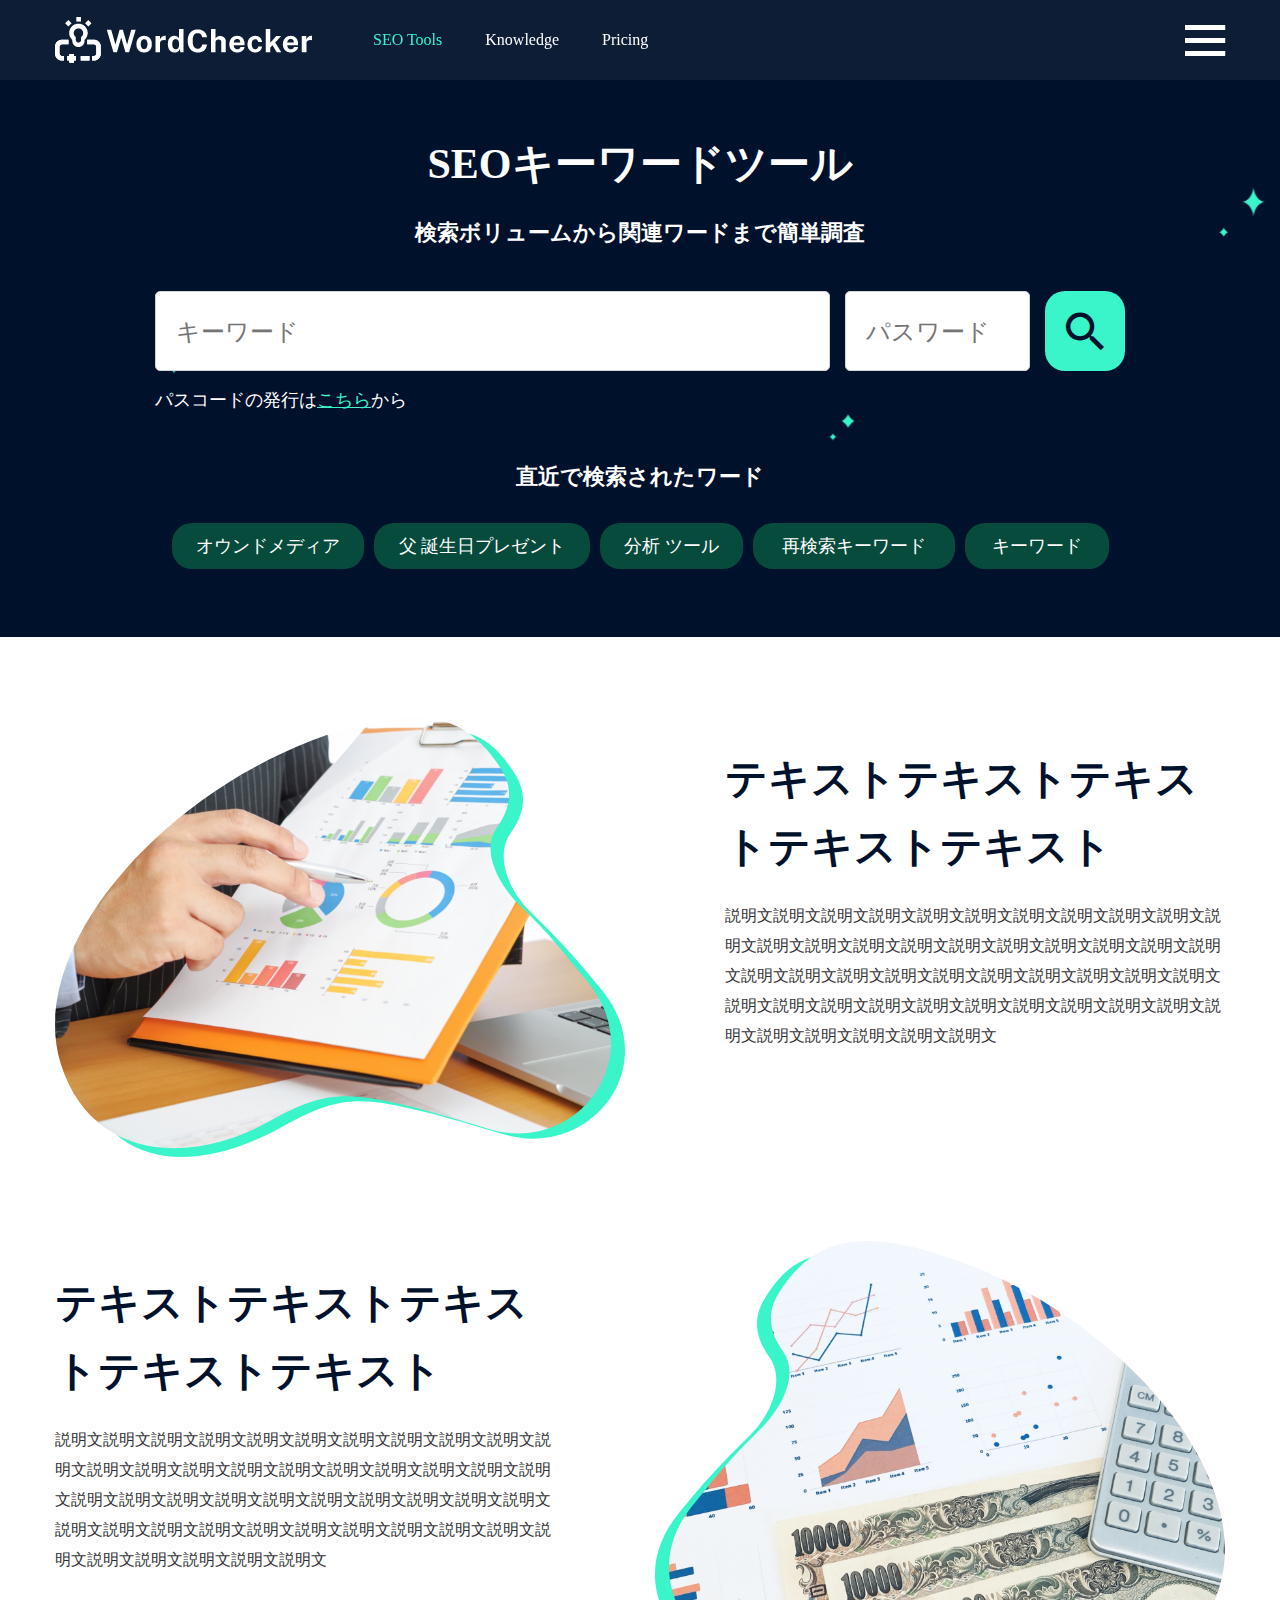
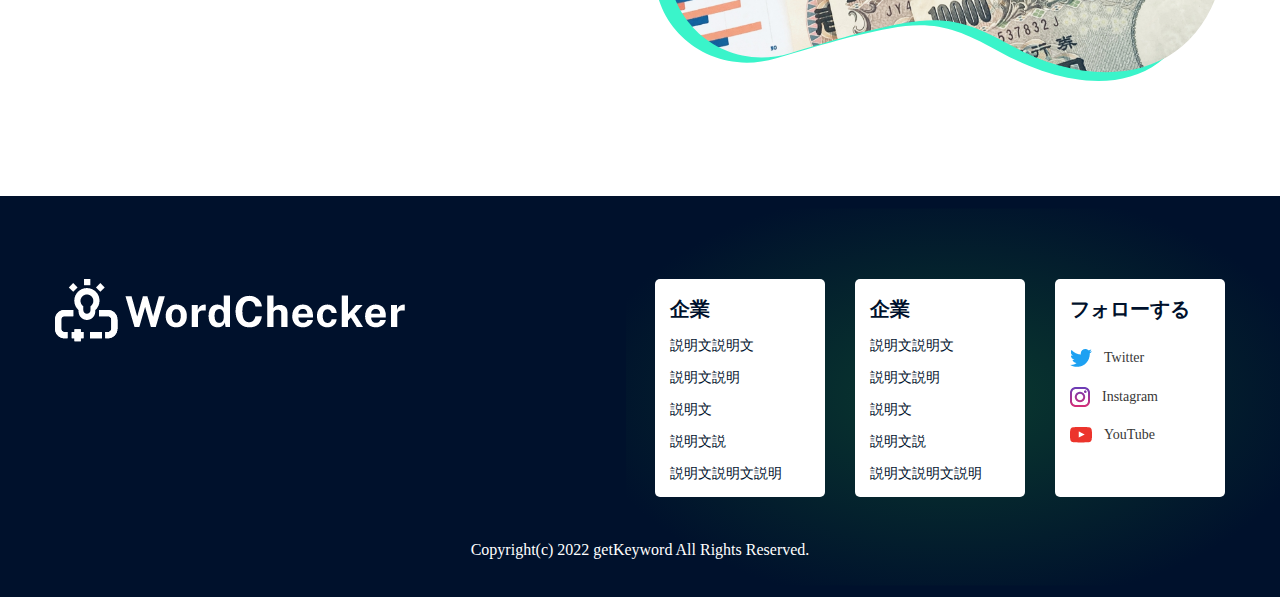
==== index.html @ ae2c3b8d "first" ====
<!doctype html>
<html>

<head>
	<meta charset="utf-8">
	<meta http-equiv="X-UA-Compatible" content="IE=edge">
	<meta name="viewport" content="width=device-width, initial-scale=1.0, maximum-scale=1.0, user-scalable=0" />
	<title>Top</title>

	<!-- Style CSS -->
	<link rel="stylesheet" type="text/css" href="style.css" />
	<link rel="stylesheet" type="text/css" href="css/responsive.css" />

	<!-- jQuery -->
	<script type="text/javascript" src="js/jquery-1.12.4.js"></script>
	<!-- orther script -->
	<script type="text/javascript" src="js/main.js"></script>
</head>

<body>
	<div id="wrapper">
		<header id="header" class="site-header" role="banner" itemscope itemtype="http://schema.org/WPHeader">
			<div class="container">
				<div class="site-brand">
					<h1 class="header-logo">
						<a href="index.html">
							<img src="images/assets/logo-header.png" alt="">
						</a>
					</h1>
				</div>
				<nav class="main-menu" role="navigation" itemscope itemtype="http://schema.org/SiteNavigationElement">
					<div class="mobile-menu">
						<span class="span-1"></span>
						<span class="span-2"></span>
						<span class="span-3"></span>
					</div>
					<div class="box-menu-mb">
						<ul>
							<li class="current-menu-item">
								<a href="index.html">SEO Tools</a>
								<ul class="menu-sub">
									<li>
										<a href="#">
											<img src="images/menu-sub1.svg" alt="">
											<h3>SEOキーワード分析ツール</h3>
											<p>ワンクリックで最適なキーワードを設計
												検索ユーザーの「検索意図」がいもづる式に手に取れる
											</p>
										</a>
									</li>
									<li>
										<a href="#">
											<img src="images/menu-sub2.svg" alt="">
											<h3>キーワード難易度分析ツール</h3>
											<p>キーワードのSEO難易度やE-A-T度合い、トピッククラスターを解析します
											</p>
										</a>
									</li>
									<li>
										<a href="#">
											<img src="images/menu-sub3.svg" alt="">
											<h3>キーワードグルーピングツール</h3>
											<p>大量のキーワードをグルーピング<br />
												ノイズキーワードの自動除去や検索Volの取得も自動化
											</p>
										</a>
									</li>
								</ul>
							</li>
							<li><a href="#">Knowledge</a></li>
							<li><a href="#">Pricing</a></li>
						</ul>
					</div><!-- .box-menu-mb-->
				</nav><!-- .main-menu -->
				<div class="right-header">
					<i class="icon-menu-nav"></i>
					<ul class="menu-sub-right">
						<li><a href="#"><span><i class="icon-evelop"></i></span>お問い合わせ</a></li>
						<li><a href="#"><span><i class="icon-question"></i></span>使い方・ヘルプ</a></li>
						<li><a href="#"><span><i class="icon-key"></i></span>パスコード発行</a></li>
					</ul>
				</div>
			</div><!-- .container -->
		</header><!-- .site-header -->

		<main id="main" class="site-main" role="main" itemscope itemprop="mainContentOfPage">
			<section class="banner banner-home" style="background-image: url('images/h-banner.png');">
				<div class="banner__content">
					<h1 class="banner-home__title">SEOキーワードツール</h1>
					<p class="banner__desc">検索ボリュームから関連ワードまで簡単調査</p>
					<div class="banner__search">
						<form action="">
							<div class="form-search">
								<input type="text" placeholder="キーワード" class="inp-seach">
								<input type="password" placeholder="パスワード" class="inp-password">
								<button><i class="icon-search"></i></button>
							</div><!-- .form-search-->
							<p class="fomr__passcode">パスコードの発行は<a href="#">こちら</a>から</p>
							<div class="search-recent">
								<h2 class="search-recent__title">直近で検索されたワード</h2>
								<ul class="search-recent__list">
									<li><a href="#">オウンドメディア</a></li>
									<li><a href="#">父 誕生日プレゼント</a></li>
									<li><a href="#">分析 ツール</a></li>
									<li><a href="#">再検索キーワード</a></li>
									<li><a href="#">キーワード</a></li>
								</ul>
							</div>
						</form>
					</div><!-- .banner__search-->
				</div><!-- .banner__content-->
			</section>
			<section class="h-about">
				<div class="container">
					<div class="h-about__list">
						<div class="h-about__item">
							<div class="h-about__img">
								<img src="images/h-about1.png" alt="about1">
								<!-- <img src="images/h-about1-bef.jpg" alt="about1" class="h-about1-bf"> -->
							</div><!-- .h-about__img-->
							<div class="h-about__info">
								<h2 class="h-about__title">テキストテキストテキス
									トテキストテキスト</h2>
								<p class="h-about__desc">説明文説明文説明文説明文説明文説明文説明文説明文説明文説明文説
									明文説明文説明文説明文説明文説明文説明文説明文説明文説明文説明
									文説明文説明文説明文説明文説明文説明文説明文説明文説明文説明文
									説明文説明文説明文説明文説明文説明文説明文説明文説明文説明文説
									明文説明文説明文説明文説明文説明文
								</p>
							</div><!-- .h-about__info-->
						</div><!-- .h-about__item-->
						<div class="h-about__item">
							<div class="h-about__img">
								<img src="images/h-about2.png" alt="about1">
							</div><!-- .h-about__img-->
							<div class="h-about__info">
								<h2 class="h-about__title">テキストテキストテキス
									トテキストテキスト</h2>
								<p class="h-about__desc">説明文説明文説明文説明文説明文説明文説明文説明文説明文説明文説
									明文説明文説明文説明文説明文説明文説明文説明文説明文説明文説明
									文説明文説明文説明文説明文説明文説明文説明文説明文説明文説明文
									説明文説明文説明文説明文説明文説明文説明文説明文説明文説明文説
									明文説明文説明文説明文説明文説明文
								</p>
							</div><!-- .h-about__info-->
						</div><!-- .h-about__item-->
					</div><!-- .h-about__list-->
				</div><!-- .container-->
			</section><!-- .h-about-->
		</main><!-- .site-main -->

		<footer id="footer" class="site-footer" role="contentinfo" itemscope itemtype="http://schema.org/WPFooter">
			<div class="container">
				<div id="bottom" class="site-bottom">
					<div class="site-bt-content">
						<div class="bottom1">
							<a href="#" class="logo-footer">
								<img src="images/assets/logo-footer.png" alt="">
							</a>
						</div>
						<div class="bottom2">
							<aside class="widget widget_nav_menu">
								<h3 class="widget-title">企業</h3>
								<ul class="menu-ft">
									<li>
										<a href="#">説明文説明文</a>
									</li>
									<li>
										<a href="#">説明文説明</a>
									</li>
									<li>
										<a href="#">説明文</a>
									</li>
									<li>
										<a href="#">説明文説</a>
									</li>
									<li>
										<a href="#">説明文説明文説明</a>
									</li>
								</ul>
							</aside>
							<aside class="widget widget_nav_menu">
								<h3 class="widget-title">企業</h3>
								<ul class="menu-ft">
									<li>
										<a href="#">説明文説明文</a>
									</li>
									<li>
										<a href="#">説明文説明</a>
									</li>
									<li>
										<a href="#">説明文</a>
									</li>
									<li>
										<a href="#">説明文説</a>
									</li>
									<li>
										<a href="#">説明文説明文説明</a>
									</li>
								</ul>
							</aside>
							<aside class="widget widget_anothemes_social_profile">
								<h3 class="widget-title">フォローする</h3>
								<ul class="socials-ft">
									<li>
										<a href="#"><img src="images/twitter.png" alt="Twitter">Twitter</a>
									</li>
									<li>
										<a href="#"><img src="images/instagram.png" alt="Instagram">Instagram</a>
									</li>
									<li>
										<a href="#"><img src="images/youtube.png" alt="youtube">YouTube</a>
									</li>
								</ul>
							</aside>
						</div>
					</div><!-- .site-bt-content-->
				</div><!-- .site-bottom-->
				<p class="copy-right">Copyright(c) 2022 getKeyword All Rights Reserved.</p>
			</div><!-- .container -->
		</footer><!-- site-footer -->
	</div><!-- #wrapper -->
</body>

</html>
---- style.css ----
/*
Theme Name: Theme3Us
Theme URI: https://anothemes.vn/
Author: Anothemes
Author URI: https://anothemes.vn/
Description: Theme3Us is a WordPress multiple theme designed for WooCommerce. The theme is ideal for supermarkets, shopping malls or convenience stores with loads of product categories.
Version: 1.0
License: GNU General Public License v2 or later
License URI: http://www.gnu.org/licenses/gpl-2.0.html
Text Domain: text_domain
Tags: one-column, two-columns, three-columns, left-sidebar, right-sidebar, fixed-layout, custom-header, custom-background, custom-menu, editor-style, featured-images, microformats, post-formats

The styleheets of Theme3Us are located in assets/css.
IMPORTANT : If you write your CSS code below, it will be deleted when you'll update the theme.
*/

/*	################################################################
	CSS OVERVIEW 	

	1. IMPORT FILES
	2. GENERAL
	3. ELEMENTS
	4. HEADER
	5. FOOTER
	...

################################################################# */

/*==========================================================
	1. IMPORT FILES
==========================================================*/
/* Fonts */

/* Css */
@import url(libs/icomoon/style.css);
@import url(fonts/stylesheet.css);

/*==========================================================
	2. GENERAL
==========================================================*/
html,
body,
div,
span,
applet,
object,
iframe,
h1,
h2,
h3,
h4,
h5,
h6,
p,
blockquote,
pre,
a,
abbr,
acronym,
address,
big,
cite,
code,
del,
dfn,
em,
font,
ins,
kbd,
q,
s,
samp,
small,
strike,
strong,
sub,
sup,
tt,
var,
dl,
dt,
dd,
ol,
ul,
li,
fieldset,
form,
label,
legend,
table,
caption,
tbody,
tfoot,
thead,
tr,
th,
td {
    border: 0;
    font-size: 100%;
    margin: 0;
    outline: 0;
    padding: 0;
    vertical-align: baseline;
}

body {
    font-size: 14px;
    color: #757575;
    font-family: 'YuGothic';
}

h1 {
    font-size: 32px;
}

h2 {
    font-size: 24px;
}

h3 {
    font-size: 20px;
}

h4 {
    font-size: 16px;
}

h5 {
    font-size: 14px;
}

h6 {
    font-size: 12px;
}

p {
    margin-bottom: 1em;
}

p:last-child {
    margin-bottom: 0;
}

img {
    border: none;
    max-width: 100%;
    height: auto;
}

ul,
ol {
    list-style-type: none;
}

a {
    color: #373737;
    text-decoration: none;
}

a:hover {
    color: #3AF4CA;
    text-decoration: none;
}

a:focus {
    text-decoration: none;
    color: inherit;
    outline: none;
}

a,
button,
input {
    transition: all 0.3s ease-in-out 0s;
    -moz-transition: all 0.3s ease-in-out 0s;
    -o-transition: all 0.3s ease-in-out 0s;
    -webkit-transition: all 0.3s ease-in-out 0s;
    -ms-transition: all 0.3s ease-in-out 0s;
}

input {
    appearance: none;
    -moz-appearance: none;
    -ms-appearance: none;
    -webkit-appearance: none;
    -o-appearance: none;
}

input[type=text],
input[type=email],
input[type=tel],
input[type=password],
input[type=number],
input[type=search],
textarea {
    border: 1px solid #d5d5d5;
    padding: 8px 15px;
    font-size: 14px;
    color: #757575;
    font-style: italic;
    border-radius: 0;
}

button,
input[type=text]:focus,
input[type=email]:focus,
input[type=tel]:focus,
input[type=password]:focus,
input[type=number]:focus,
input[type=search]:focus,
textarea:focus {
    border-color: #3AF4CA;
    outline: none;
}

.table>tbody>tr>td,
.table>tbody>tr>th,
.table>tfoot>tr>td,
.table>tfoot>tr>th,
.table>thead>tr>td,
.table>thead>tr>th {
    border-color: #FCD998;
}

iframe {
    max-width: 100%;
}

/* custom bootstrap css */
* {
    box-sizing: border-box;
    -moz-box-sizing: border-box;
    -webkit-box-sizing: border-box;
}

:after,
:before {
    -webkit-box-sizing: border-box;
    -moz-box-sizing: border-box;
    box-sizing: border-box
}

.row {
    margin-left: -15px;
    margin-right: -15px;
}

.row:after,
.clearfix:after {
    display: block;
    content: "";
    clear: both;
}

.hidden {
    display: none !important;
}

.container {
    padding-right: 15px;
    padding-left: 15px;
    margin-right: auto;
    margin-left: auto
}

@media (min-width:768px) {
    .container {
        width: 750px
    }
}

@media (min-width:992px) {
    .container {
        width: 970px
    }
}

@media (min-width:1200px) {
    .container {
        width: 1200px
    }
}

.container-fluid {
    padding-right: 15px;
    padding-left: 15px;
    margin-right: auto;
    margin-left: auto
}

.col-lg-1,
.col-lg-10,
.col-lg-11,
.col-lg-12,
.col-lg-2,
.col-lg-3,
.col-lg-4,
.col-lg-5,
.col-lg-6,
.col-lg-7,
.col-lg-8,
.col-lg-9,
.col-md-1,
.col-md-10,
.col-md-11,
.col-md-12,
.col-md-2,
.col-md-3,
.col-md-4,
.col-md-5,
.col-md-6,
.col-md-7,
.col-md-8,
.col-md-9,
.col-sm-1,
.col-sm-10,
.col-sm-11,
.col-sm-12,
.col-sm-2,
.col-sm-3,
.col-sm-4,
.col-sm-5,
.col-sm-6,
.col-sm-7,
.col-sm-8,
.col-sm-9,
.col-xs-1,
.col-xs-10,
.col-xs-11,
.col-xs-12,
.col-xs-2,
.col-xs-3,
.col-xs-4,
.col-xs-5,
.col-xs-6,
.col-xs-7,
.col-xs-8,
.col-xs-9 {
    position: relative;
    min-height: 1px;
    padding-right: 15px;
    padding-left: 15px
}

.col-xs-1,
.col-xs-10,
.col-xs-11,
.col-xs-12,
.col-xs-2,
.col-xs-3,
.col-xs-4,
.col-xs-5,
.col-xs-6,
.col-xs-7,
.col-xs-8,
.col-xs-9 {
    float: left
}

.col-xs-12 {
    width: 100%
}

.col-xs-11 {
    width: 91.66666667%
}

.col-xs-10 {
    width: 83.33333333%
}

.col-xs-9 {
    width: 75%
}

.col-xs-8 {
    width: 66.66666667%
}

.col-xs-7 {
    width: 58.33333333%
}

.col-xs-6 {
    width: 50%
}

.col-xs-5 {
    width: 41.66666667%
}

.col-xs-4 {
    width: 33.33333333%
}

.col-xs-3 {
    width: 25%
}

.col-xs-2 {
    width: 16.66666667%
}

.col-xs-1 {
    width: 8.33333333%
}

.col-xs-pull-12 {
    right: 100%
}

.col-xs-pull-11 {
    right: 91.66666667%
}

.col-xs-pull-10 {
    right: 83.33333333%
}

.col-xs-pull-9 {
    right: 75%
}

.col-xs-pull-8 {
    right: 66.66666667%
}

.col-xs-pull-7 {
    right: 58.33333333%
}

.col-xs-pull-6 {
    right: 50%
}

.col-xs-pull-5 {
    right: 41.66666667%
}

.col-xs-pull-4 {
    right: 33.33333333%
}

.col-xs-pull-3 {
    right: 25%
}

.col-xs-pull-2 {
    right: 16.66666667%
}

.col-xs-pull-1 {
    right: 8.33333333%
}

.col-xs-pull-0 {
    right: auto
}

.col-xs-push-12 {
    left: 100%
}

.col-xs-push-11 {
    left: 91.66666667%
}

.col-xs-push-10 {
    left: 83.33333333%
}

.col-xs-push-9 {
    left: 75%
}

.col-xs-push-8 {
    left: 66.66666667%
}

.col-xs-push-7 {
    left: 58.33333333%
}

.col-xs-push-6 {
    left: 50%
}

.col-xs-push-5 {
    left: 41.66666667%
}

.col-xs-push-4 {
    left: 33.33333333%
}

.col-xs-push-3 {
    left: 25%
}

.col-xs-push-2 {
    left: 16.66666667%
}

.col-xs-push-1 {
    left: 8.33333333%
}

.col-xs-push-0 {
    left: auto
}

.col-xs-offset-12 {
    margin-left: 100%
}

.col-xs-offset-11 {
    margin-left: 91.66666667%
}

.col-xs-offset-10 {
    margin-left: 83.33333333%
}

.col-xs-offset-9 {
    margin-left: 75%
}

.col-xs-offset-8 {
    margin-left: 66.66666667%
}

.col-xs-offset-7 {
    margin-left: 58.33333333%
}

.col-xs-offset-6 {
    margin-left: 50%
}

.col-xs-offset-5 {
    margin-left: 41.66666667%
}

.col-xs-offset-4 {
    margin-left: 33.33333333%
}

.col-xs-offset-3 {
    margin-left: 25%
}

.col-xs-offset-2 {
    margin-left: 16.66666667%
}

.col-xs-offset-1 {
    margin-left: 8.33333333%
}

.col-xs-offset-0 {
    margin-left: 0
}

@media (min-width:768px) {

    .col-sm-1,
    .col-sm-10,
    .col-sm-11,
    .col-sm-12,
    .col-sm-2,
    .col-sm-3,
    .col-sm-4,
    .col-sm-5,
    .col-sm-6,
    .col-sm-7,
    .col-sm-8,
    .col-sm-9 {
        float: left
    }

    .col-sm-12 {
        width: 100%
    }

    .col-sm-11 {
        width: 91.66666667%
    }

    .col-sm-10 {
        width: 83.33333333%
    }

    .col-sm-9 {
        width: 75%
    }

    .col-sm-8 {
        width: 66.66666667%
    }

    .col-sm-7 {
        width: 58.33333333%
    }

    .col-sm-6 {
        width: 50%
    }

    .col-sm-5 {
        width: 41.66666667%
    }

    .col-sm-4 {
        width: 33.33333333%
    }

    .col-sm-3 {
        width: 25%
    }

    .col-sm-2 {
        width: 16.66666667%
    }

    .col-sm-1 {
        width: 8.33333333%
    }

    .col-sm-pull-12 {
        right: 100%
    }

    .col-sm-pull-11 {
        right: 91.66666667%
    }

    .col-sm-pull-10 {
        right: 83.33333333%
    }

    .col-sm-pull-9 {
        right: 75%
    }

    .col-sm-pull-8 {
        right: 66.66666667%
    }

    .col-sm-pull-7 {
        right: 58.33333333%
    }

    .col-sm-pull-6 {
        right: 50%
    }

    .col-sm-pull-5 {
        right: 41.66666667%
    }

    .col-sm-pull-4 {
        right: 33.33333333%
    }

    .col-sm-pull-3 {
        right: 25%
    }

    .col-sm-pull-2 {
        right: 16.66666667%
    }

    .col-sm-pull-1 {
        right: 8.33333333%
    }

    .col-sm-pull-0 {
        right: auto
    }

    .col-sm-push-12 {
        left: 100%
    }

    .col-sm-push-11 {
        left: 91.66666667%
    }

    .col-sm-push-10 {
        left: 83.33333333%
    }

    .col-sm-push-9 {
        left: 75%
    }

    .col-sm-push-8 {
        left: 66.66666667%
    }

    .col-sm-push-7 {
        left: 58.33333333%
    }

    .col-sm-push-6 {
        left: 50%
    }

    .col-sm-push-5 {
        left: 41.66666667%
    }

    .col-sm-push-4 {
        left: 33.33333333%
    }

    .col-sm-push-3 {
        left: 25%
    }

    .col-sm-push-2 {
        left: 16.66666667%
    }

    .col-sm-push-1 {
        left: 8.33333333%
    }

    .col-sm-push-0 {
        left: auto
    }

    .col-sm-offset-12 {
        margin-left: 100%
    }

    .col-sm-offset-11 {
        margin-left: 91.66666667%
    }

    .col-sm-offset-10 {
        margin-left: 83.33333333%
    }

    .col-sm-offset-9 {
        margin-left: 75%
    }

    .col-sm-offset-8 {
        margin-left: 66.66666667%
    }

    .col-sm-offset-7 {
        margin-left: 58.33333333%
    }

    .col-sm-offset-6 {
        margin-left: 50%
    }

    .col-sm-offset-5 {
        margin-left: 41.66666667%
    }

    .col-sm-offset-4 {
        margin-left: 33.33333333%
    }

    .col-sm-offset-3 {
        margin-left: 25%
    }

    .col-sm-offset-2 {
        margin-left: 16.66666667%
    }

    .col-sm-offset-1 {
        margin-left: 8.33333333%
    }

    .col-sm-offset-0 {
        margin-left: 0
    }
}

@media (min-width:992px) {

    .col-md-1,
    .col-md-10,
    .col-md-11,
    .col-md-12,
    .col-md-2,
    .col-md-3,
    .col-md-4,
    .col-md-5,
    .col-md-6,
    .col-md-7,
    .col-md-8,
    .col-md-9 {
        float: left
    }

    .col-md-12 {
        width: 100%
    }

    .col-md-11 {
        width: 91.66666667%
    }

    .col-md-10 {
        width: 83.33333333%
    }

    .col-md-9 {
        width: 75%
    }

    .col-md-8 {
        width: 66.66666667%
    }

    .col-md-7 {
        width: 58.33333333%
    }

    .col-md-6 {
        width: 50%
    }

    .col-md-5 {
        width: 41.66666667%
    }

    .col-md-4 {
        width: 33.33333333%
    }

    .col-md-3 {
        width: 25%
    }

    .col-md-2 {
        width: 16.66666667%
    }

    .col-md-1 {
        width: 8.33333333%
    }

    .col-md-pull-12 {
        right: 100%
    }

    .col-md-pull-11 {
        right: 91.66666667%
    }

    .col-md-pull-10 {
        right: 83.33333333%
    }

    .col-md-pull-9 {
        right: 75%
    }

    .col-md-pull-8 {
        right: 66.66666667%
    }

    .col-md-pull-7 {
        right: 58.33333333%
    }

    .col-md-pull-6 {
        right: 50%
    }

    .col-md-pull-5 {
        right: 41.66666667%
    }

    .col-md-pull-4 {
        right: 33.33333333%
    }

    .col-md-pull-3 {
        right: 25%
    }

    .col-md-pull-2 {
        right: 16.66666667%
    }

    .col-md-pull-1 {
        right: 8.33333333%
    }

    .col-md-pull-0 {
        right: auto
    }

    .col-md-push-12 {
        left: 100%
    }

    .col-md-push-11 {
        left: 91.66666667%
    }

    .col-md-push-10 {
        left: 83.33333333%
    }

    .col-md-push-9 {
        left: 75%
    }

    .col-md-push-8 {
        left: 66.66666667%
    }

    .col-md-push-7 {
        left: 58.33333333%
    }

    .col-md-push-6 {
        left: 50%
    }

    .col-md-push-5 {
        left: 41.66666667%
    }

    .col-md-push-4 {
        left: 33.33333333%
    }

    .col-md-push-3 {
        left: 25%
    }

    .col-md-push-2 {
        left: 16.66666667%
    }

    .col-md-push-1 {
        left: 8.33333333%
    }

    .col-md-push-0 {
        left: auto
    }

    .col-md-offset-12 {
        margin-left: 100%
    }

    .col-md-offset-11 {
        margin-left: 91.66666667%
    }

    .col-md-offset-10 {
        margin-left: 83.33333333%
    }

    .col-md-offset-9 {
        margin-left: 75%
    }

    .col-md-offset-8 {
        margin-left: 66.66666667%
    }

    .col-md-offset-7 {
        margin-left: 58.33333333%
    }

    .col-md-offset-6 {
        margin-left: 50%
    }

    .col-md-offset-5 {
        margin-left: 41.66666667%
    }

    .col-md-offset-4 {
        margin-left: 33.33333333%
    }

    .col-md-offset-3 {
        margin-left: 25%
    }

    .col-md-offset-2 {
        margin-left: 16.66666667%
    }

    .col-md-offset-1 {
        margin-left: 8.33333333%
    }

    .col-md-offset-0 {
        margin-left: 0
    }
}

@media (min-width:1200px) {

    .col-lg-1,
    .col-lg-10,
    .col-lg-11,
    .col-lg-12,
    .col-lg-2,
    .col-lg-3,
    .col-lg-4,
    .col-lg-5,
    .col-lg-6,
    .col-lg-7,
    .col-lg-8,
    .col-lg-9 {
        float: left
    }

    .col-lg-12 {
        width: 100%
    }

    .col-lg-11 {
        width: 91.66666667%
    }

    .col-lg-10 {
        width: 83.33333333%
    }

    .col-lg-9 {
        width: 75%
    }

    .col-lg-8 {
        width: 66.66666667%
    }

    .col-lg-7 {
        width: 58.33333333%
    }

    .col-lg-6 {
        width: 50%
    }

    .col-lg-5 {
        width: 41.66666667%
    }

    .col-lg-4 {
        width: 33.33333333%
    }

    .col-lg-3 {
        width: 25%
    }

    .col-lg-2 {
        width: 16.66666667%
    }

    .col-lg-1 {
        width: 8.33333333%
    }

    .col-lg-pull-12 {
        right: 100%
    }

    .col-lg-pull-11 {
        right: 91.66666667%
    }

    .col-lg-pull-10 {
        right: 83.33333333%
    }

    .col-lg-pull-9 {
        right: 75%
    }

    .col-lg-pull-8 {
        right: 66.66666667%
    }

    .col-lg-pull-7 {
        right: 58.33333333%
    }

    .col-lg-pull-6 {
        right: 50%
    }

    .col-lg-pull-5 {
        right: 41.66666667%
    }

    .col-lg-pull-4 {
        right: 33.33333333%
    }

    .col-lg-pull-3 {
        right: 25%
    }

    .col-lg-pull-2 {
        right: 16.66666667%
    }

    .col-lg-pull-1 {
        right: 8.33333333%
    }

    .col-lg-pull-0 {
        right: auto
    }

    .col-lg-push-12 {
        left: 100%
    }

    .col-lg-push-11 {
        left: 91.66666667%
    }

    .col-lg-push-10 {
        left: 83.33333333%
    }

    .col-lg-push-9 {
        left: 75%
    }

    .col-lg-push-8 {
        left: 66.66666667%
    }

    .col-lg-push-7 {
        left: 58.33333333%
    }

    .col-lg-push-6 {
        left: 50%
    }

    .col-lg-push-5 {
        left: 41.66666667%
    }

    .col-lg-push-4 {
        left: 33.33333333%
    }

    .col-lg-push-3 {
        left: 25%
    }

    .col-lg-push-2 {
        left: 16.66666667%
    }

    .col-lg-push-1 {
        left: 8.33333333%
    }

    .col-lg-push-0 {
        left: auto
    }

    .col-lg-offset-12 {
        margin-left: 100%
    }

    .col-lg-offset-11 {
        margin-left: 91.66666667%
    }

    .col-lg-offset-10 {
        margin-left: 83.33333333%
    }

    .col-lg-offset-9 {
        margin-left: 75%
    }

    .col-lg-offset-8 {
        margin-left: 66.66666667%
    }

    .col-lg-offset-7 {
        margin-left: 58.33333333%
    }

    .col-lg-offset-6 {
        margin-left: 50%
    }

    .col-lg-offset-5 {
        margin-left: 41.66666667%
    }

    .col-lg-offset-4 {
        margin-left: 33.33333333%
    }

    .col-lg-offset-3 {
        margin-left: 25%
    }

    .col-lg-offset-2 {
        margin-left: 16.66666667%
    }

    .col-lg-offset-1 {
        margin-left: 8.33333333%
    }

    .col-lg-offset-0 {
        margin-left: 0
    }
}

/* wordpress default style */
.single .entry-content h1,
.comment-content h1,
.single .entry-content h2,
.comment-content h2,
.single .entry-content h3,
.comment-content h3,
.single .entry-content h4,
.comment-content h4,
.single .entry-content h5,
.comment-content h5,
.single .entry-content h6,
.comment-content h6,
.single .entry-content p,
.comment-content p,
.single .entry-content table,
.comment-content table,
.single .entry-content dl,
.comment-content dl,
.single .entry-content pre,
.comment-content pre,
.single .entry-content ul,
.comment-content ul,
.single .entry-content ol,
.comment-content ol {
    margin-bottom: 20px;
}

.single .entry-content ul,
.comment-content ul {
    list-style: none;
}

.single .entry-content ul {
    margin: 0 0 20px 30px;
}

.single .entry-content ul li:before,
.comment-content ul li:before {
    content: "";
    width: 6px;
    height: 6px;
    background-color: #5f5f5f;
    display: inline-block;
    vertical-align: middle;
    margin-right: 10px;
    margin-bottom: 2px;
}

.post-password-form input[type="password"] {
    height: 38px;
    line-height: 38px;
    padding: 0 10px;
    border: 1px solid #e9e9e9;
    margin-right: 10px;
}

.post-password-form input[type="submit"] {
    border: 1px solid #242627;
    background: none;
    color: #242627;
    text-transform: uppercase;
    height: 38px;
    line-height: 38px;
    padding: 0 40px;
    border-radius: 2px;
    -moz-border-radius: 2px;
    -ms-border-radius: 2px;
    -webkit-border-radius: 2px;
    -o-border-radius: 2px;
    display: inline-block;
    vertical-align: middle;
}

.post-password-form input[type="submit"]:hover {
    background: #242627;
    color: #FFF;
}

.screen-reader-text {
    display: none
}

.gallery:after {
    content: "";
    display: block;
    clear: both;
    margin: 0 -5px 20px;
}

.gallery-item {
    float: left;
    padding: 0 5px;
    margin-bottom: 15px;
}

.gallery-columns-1 .gallery-item {
    float: none;
    display: block;
}

.gallery-columns-2 .gallery-item {
    width: 50%;
}

.gallery-columns-3 .gallery-item {
    width: 33.3333%;
}

.gallery-columns-4 .gallery-item {
    width: 25%;
}

.gallery-columns-5 .gallery-item {
    width: 20%;
}

.gallery-columns-6 .gallery-item {
    width: 16.6666%;
}

.gallery-columns-7 .gallery-item {
    width: 14.2857%;
}

.gallery-columns-8 .gallery-item {
    width: 12.5%;
}

.gallery-columns-9 .gallery-item {
    width: 11.1111%;
}

.gallery-columns-2 .gallery-item:nth-child(2n+1),
.gallery-columns-3 .gallery-item:nth-child(3n+1),
.gallery-columns-4 .gallery-item:nth-child(4n+1),
.gallery-columns-5 .gallery-item:nth-child(5n+1),
.gallery-columns-6 .gallery-item:nth-child(6n+1),
.gallery-columns-7 .gallery-item:nth-child(7n+1),
.gallery-columns-8 .gallery-item:nth-child(8n+1),
.gallery-columns-9 .gallery-item:nth-child(9n+1) {
    clear: both;
}

.wp-caption {
    max-width: 100%;
}

.wp-caption-text {
    text-align: center;
    padding: 5px;
    font-style: italic;
}

.gallery-caption {
    text-align: left;
    font-style: italic;
    padding: 5px 0;
}

.alignleft {
    float: left;
    margin: 0 20px 10px 0;
}

.alignright {
    float: right;
    margin: 0 0 10px 20px;
}

.aligncenter {
    display: block;
    margin: 0 auto 20px;
}

.bypostauthor {
    display: block;
}

/*==========================================================
	3. ELEMENTS
==========================================================*/
/* ************************ Header *********************** */

.main-menu ul {
    display: flex;
    align-items: center;
    justify-content: space-between;
}

.site-header .container {
    display: flex;
    align-items: center;
    position: relative;
}

.site-header {
    position: fixed;
    left: 0;
    top: 0;
    width: 100%;
    background-color: rgba(255, 255, 255, 0.05);
    height: 80px;
    line-height: 80px;
    color: #fff;
    display: flex;
    align-items: center;
    animation: smoothScroll 0.5s forwards;
    z-index: 100;
}

.site-header.fixed {
    background-color: #00112C;
}

@keyframes smoothScroll {
    0% {
        transform: translateY(-40px);
    }

    100% {
        transform: translateY(0px);
    }
}

.site-header img {
    display: block;
}

/* Menu */
.main-menu .box-menu-mb {
    padding: 0;
    list-style: none;
    margin: 0;
    transition: all 0.3s ease-in-out 0s;
    -moz-transition: all 0.3s ease-in-out 0s;
    -ms-transition: all 0.3s ease-in-out 0s;
    -webkit-transition: all 0.3s ease-in-out 0s;
    -o-transition: all 0.3s ease-in-out 0s;
}

.main-menu .box-menu-mb ul li {
    font-weight: 500;
    font-size: 16px;
    line-height: 26px;
    margin-right: 43px;
    /* position: relative; */
}

.main-menu .box-menu-mb ul li .menu-sub {
    position: absolute;
    background-color: #FFF;
    max-width: 1099px;
    left: 51px;
    border-radius: 5px;
    top: 100%;
    width: 100%;
    padding: 18px 0 24px;
    margin-top: 30px;
    opacity: 0;
    visibility: hidden;
    transition: all 0.3s;
}

.main-menu .box-menu-mb ul li:hover .menu-sub {
    opacity: 1;
    visibility: visible;
    margin-top: 10px;
}

.main-menu .box-menu-mb ul li .menu-sub::before {
    position: absolute;
    content: "";
    left: 28.48%;
    top: -14px;
    width: 9px;
    height: 14px;
    border-style: solid;
    border-width: 7px;
    border-right-color: transparent;
    border-left-color: transparent;
    border-bottom-color: #FFF;
    border-top-color: transparent;
}

.main-menu .box-menu-mb ul li .menu-sub li {
    margin-right: 0;
    padding: 0px 17.5px 0px;
    width: calc(100% / 3);
    border-right: 1px solid #91CCBF;
}

.main-menu .box-menu-mb ul li .menu-sub li h3 {
    color: #00112C;
    font-size: 18px;
    font-weight: 700;
    line-height: 29px;
    text-align: center;
    margin-top: 26px;
}

.main-menu .box-menu-mb ul li .menu-sub li p {
    color: #00112C;
    font-size: 18px;
    line-height: 29px;
    font-weight: 400;
    text-align: center;
    margin-top: 14px;
}

.main-menu .box-menu-mb ul li .menu-sub li:first-child {
    padding-left: 20px;
}

.main-menu .box-menu-mb ul li .menu-sub li:last-child {
    padding-right: 13px;
    border: none;
}

.main-menu .box-menu-mb ul li .menu-sub li img {
    margin: 00 auto;
}

.main-menu .box-menu-mb a {
    color: #FFF;
}

.main-menu .box-menu-mb a:hover,
.main-menu .box-menu-mb li.current-menu-item a {
    color: #3AF4CA;
}

.main-menu .box-menu-mb>ul>li>a {
    position: relative;
}

.main-menu .box-menu-mb>ul>li>a::before {
    content: "";
    position: absolute;
    left: 0;
    width: 100%;
    height: 10px;
    background-color: transparent;
    top: 100%;
    opacity: 0;
    visibility: hidden;
}

.main-menu .box-menu-mb>ul>li>a:hover:before {
    opacity: 1;
    visibility: visible;
}

.site-brand {
    margin-right: 60px;
}

.right-header {
    margin-left: auto;
    position: relative;
}

.right-header .icon-menu-nav {
    font-size: 31px;
    display: block;
    cursor: pointer;
}

.menu-sub-right {
    min-width: 208px;
    position: absolute;
    background-color: #FFf;
    border-radius: 10px;
    padding: 21px 22px 29px;
    top: 100%;
    right: 0;
    margin-top: 15px;
    opacity: 0;
    visibility: hidden;
    transition: all 0.3s;
}

.right-header:hover .menu-sub-right {
    visibility: visible;
    opacity: 1;
    margin-top: 12px;
}

.menu-sub-right li {
    padding: 19px 0;
    border-bottom: 1px solid #064B3C;
    position: relative;
}

.menu-sub-right li:first-child {
    padding-top: 0;
}

.menu-sub-right li:last-child {
    padding-bottom: 0;
    border: none;
}

.menu-sub-right li a {
    font-weight: 500;
    font-size: 18px;
    line-height: 29px;
    color: #00112C;
    display: flex;
    align-items: center;
}

.menu-sub-right li a span {
    width: 36px;
    display: inline-flex;
}

.mobile-menu {
    display: none;
    color: #FFF;
    width: 40px;
    height: 22px;
    position: absolute;
    right: 15px;
    top: 50%;
    transform: translateY(-50%);
    z-index: 10000;
    cursor: pointer;
    transition: all 0.3s ease-in-out 0s;
    -moz-transition: all 0.3s ease-in-out 0s;
    -ms-transition: all 0.3s ease-in-out 0s;
    -webkit-transition: all 0.3s ease-in-out 0s;
    -o-transition: all 0.3s ease-in-out 0s;
}

.mobile-menu span {
    display: block;
    background: #43E0F3;
    width: 40px;
    height: 2px;
    position: absolute;
    border-radius: 3px;
    transition: .5s;
}

.mobile-menu span.span-1 {
    top: 0;
}

.mobile-menu span.span-2 {
    top: 10px;
}

.mobile-menu span.span-3 {
    top: 20px;
}

.over-hidden {
    overflow: hidden;
}

/* End Menu */
/* =========================================================== */
/* End Header */
/* =========================================================== */

/* =========================================================== */
/*  Main */
/* =========================================================== */

/* **************************** Home ***************************** */
.banner-home {
    background-size: cover;
    background-position: center;
    background-repeat: no-repeat;
    padding: 130px 0 68px;
}

.banner__content {
    max-width: 970px;
    margin: 0 auto;
    text-align: center;
    color: #FFF;
}

.banner-home__title {
    font-weight: bold;
    font-size: 42px;
    line-height: 68px;
    text-align: center;
}

.banner__desc {
    font-weight: bold;
    font-size: 22px;
    line-height: 36px;
    margin: 17px 0 40px;
}

.form-search {
    display: flex;
    align-items: center;
    height: 80px;
}

.form-search input {
    height: 100%;
    border-radius: 5px;
    background-color: #FFF;
    padding: 25px 20px 24px 20px;
    font-size: 24px;
    font-weight: 500;
    line-height: 80px;
    font-style: normal;
}

.form-search .inp-seach {
    width: calc(100% - 295px);
    flex-basis: calc(100% - 295px);
}

.form-search .inp-password {
    width: 185px;
    flex-basis: 185px;
    margin-left: 15px;
}

.form-search button {
    width: 80px;
    flex-basis: 80px;
    height: 100%;
    margin-left: 15px;
    background-color: #3AF4CA;
    border-radius: 20px;
    border: none;
    outline: none;
    cursor: pointer;
}

.form-search .icon-search {
    font-size: 38px;
    color: #00112C;
}

.fomr__passcode {
    font-size: 18px;
    font-weight: 400;
    line-height: 29px;
    margin: 15px 0 0;
    text-align: left;
}

.fomr__passcode a {
    color: #3AF4CA;
    text-decoration: underline;
}

.search-recent {
    margin-top: 44px;
}

.search-recent__title {
    font-size: 22px;
    font-weight: bold;
    line-height: 36px;
}

.search-recent__list {
    display: flex;
    justify-content: center;
    flex-wrap: wrap;
    margin-top: 28px;
}

.search-recent__list li+li {
    margin-left: 10px;
}

.search-recent__list li {
    padding: 9px 10px 8px 10px;
    border-radius: 20px;
    background-color: #064B3C;
    text-align: center;
    font-weight: 500;
    font-size: 18px;
    line-height: 29px;
}

.search-recent__list li a {
    color: #FFF;
}

.search-recent__list li:hover a {
    color: #3AF4CA;
}

.search-recent__list li:nth-of-type(1),
.search-recent__list li:nth-of-type(3) {
    padding-left: 24px;
    padding-right: 24px;
}

.search-recent__list li:nth-of-type(2) {
    padding-left: 25px;
    padding-right: 25px;
}

.search-recent__list li:nth-of-type(4) {
    padding-left: 29px;
    padding-right: 29px;
}

.search-recent__list li:nth-of-type(5) {
    padding-left: 27px;
    padding-right: 27px;
}

/* Home-about */
.h-about {
    padding: 80px 0 111px;
}

.h-about__item {
    display: flex;
    flex-wrap: wrap;
    justify-content: space-between;
}

.h-about__img {
    width: 570px;
    flex-basis: 570px;
}

.h-about__img {
    /* -webkit-mask: url(images/h-about1.svg);
    mask: url(images/h-about1.svg);
    mask-size: contain;
    line-height: 0;
    position: relative;
    mask-position-x: center;
    mask-position-y: center;
    mask-repeat: no-repeat;
    -webkit-mask-size: contain;
    -webkit-mask-position-x: center;
    -webkit-mask-position-y: center;
    -webkit-mask-repeat: no-repeat; */
}

.h-about__img::before {
    content: "";
    background-image: url(images/h-about1-bef.jpg);
    background-repeat: no-repeat;
}

.h-about__img .h-about1-bf {
    position: absolute;
    right: -14px;
    top: 13.8px;
}

.h-about__item:nth-of-type(2n) .h-about__img {
    order: 2;
    /* -webkit-mask: url(images/h-about2.svg);
    mask: url(images/h-about2.svg);
    mask-size: contain;
    line-height: 0;
    position: relative;
    mask-position-x: center;
    mask-position-y: center;
    mask-repeat: no-repeat;
    -webkit-mask-size: contain;
    -webkit-mask-position-x: center;
    -webkit-mask-position-y: center;
    -webkit-mask-repeat: no-repeat; */
}

.h-about__item+.h-about__item {
    margin-top: 80px;
}

.h-about__info {
    width: calc(100% - 670px);
    flex-basis: calc(100% - 670px);
    padding-top: 28px;
}

.h-about__title {
    font-size: 42px;
    font-weight: bold;
    line-height: 68px;
    color: #00112C;
}

.h-about__desc {
    font-weight: 400;
    font-size: 16px;
    line-height: 30px;
    margin-top: 20px;
    color: #333333;
}


/* End Home-about */
/* **************************** End Home ************************* */

/* =========================================================== */
/* End Main */
/* =========================================================== */

/* =========================================================== */
/*  Footer */
/* =========================================================== */
.site-footer {
    background-color: #00112C;
    padding: 83px 0 34px;
    position: relative;
}

.site-footer .container {
    position: relative;
    z-index: 5;
}

.site-footer::after {
    content: "";
    position: absolute;
    right: 0;
    top: 50%;
    transform: translateY(-50%);
    height: calc(100% - 24px);
    width: 51.09375%;
    background: radial-gradient(#0A3A2F 0%, rgba(0, 17, 44, 0.48) 80%, #00112C 100%);
}

.site-bottom {
    margin-bottom: 40px;
}

.site-bt-content {
    display: flex;
    justify-content: space-between;
}


.logo-footer a {
    display: inline-flex;
}

.bottom2 {
    display: flex;
    margin-left: 30px
}

.bottom2 .widget {
    padding: 14px 15px 12px;
    background-color: #FFFFFF;
    border-radius: 5px;
    min-width: 170px;
}

.bottom2 .widget+.widget {
    margin-left: 30px;
}

.widget {}

.widget_nav_menu {}

.widget-title {
    font-weight: bold;
    font-size: 20px;
    line-height: 32px;
    color: #00112C;
}

.menu-ft li {
    font-size: 14px;
    font-weight: 500;
    line-height: 22px;
    color: #00112C;
    margin-top: 10px;
}

.menu-ft li a {
    color: #00112C;
}

.menu-ft li a:hover {
    color: #3AF4CA;
}

.socials-ft {
    margin-top: 24px;
}

.socials-ft img {
    margin-right: 12px;
}

.socials-ft li+li {
    margin-top: 20px;
}

.socials-ft a {
    display: flex;
    align-items: center;
}

.copy-right {
    text-align: center;
    font-size: 16px;
    font-weight: normal;
    line-height: 26px;
    color: #FFF;
}

/* =========================================================== */
/* End Footer */
/* =========================================================== */
---- css/responsive.css ----
@media only screen and (max-width: 991px) {

    /* Menu */
    .site-header .container {
        position: relative;
    }

    .main-menu .box-menu-mb {
        padding: 48px 30px;
        display: block;
    }

    .box-menu-mb {
        position: fixed;
        top: 80px;
        left: 100%;
        width: 100%;
        background: #FFF;
        margin-top: 20px;
        opacity: 0;
        visibility: hidden;
        bottom: 0;
        z-index: 999;
    }

    .main-menu.open .box-menu-mb {
        opacity: 1;
        visibility: visible;
        left: 0;
        overflow-y: scroll;
    }

    .mobile-menu {
        display: inline-block;
    }

    .main-menu.open .mobile-menu span.span-1 {
        top: 10px;
        transform: rotate(45deg);
    }

    .main-menu.open .mobile-menu span.span-2 {
        width: 0;
        opacity: 0;
    }

    .main-menu.open .mobile-menu span.span-3 {
        top: 10px;
        transform: rotate(-45deg);
    }

    .main-menu ul {
        flex-wrap: wrap;
    }

    .main-menu ul li {
        margin-right: 0;
        width: 100%;
        flex-basis: 100%;
        text-align: center;
        margin-bottom: 57px;
    }

    .main-menu ul li:last-child {
        margin-bottom: 0;
    }

    /* .main-menu ul li a:hover,
    .main-menu ul .current-menu-item a , */
    .main-menu ul li a {
        color: #333333;
    }

    /* .main-menu ul li a::before,
    .main-menu ul .current-menu-item a::before {
        content: none;
    } */
    .main-menu ul li a:hover::before,
    .menu-footer li a::before {
        width: 0;
    }

    /* end menu */
}
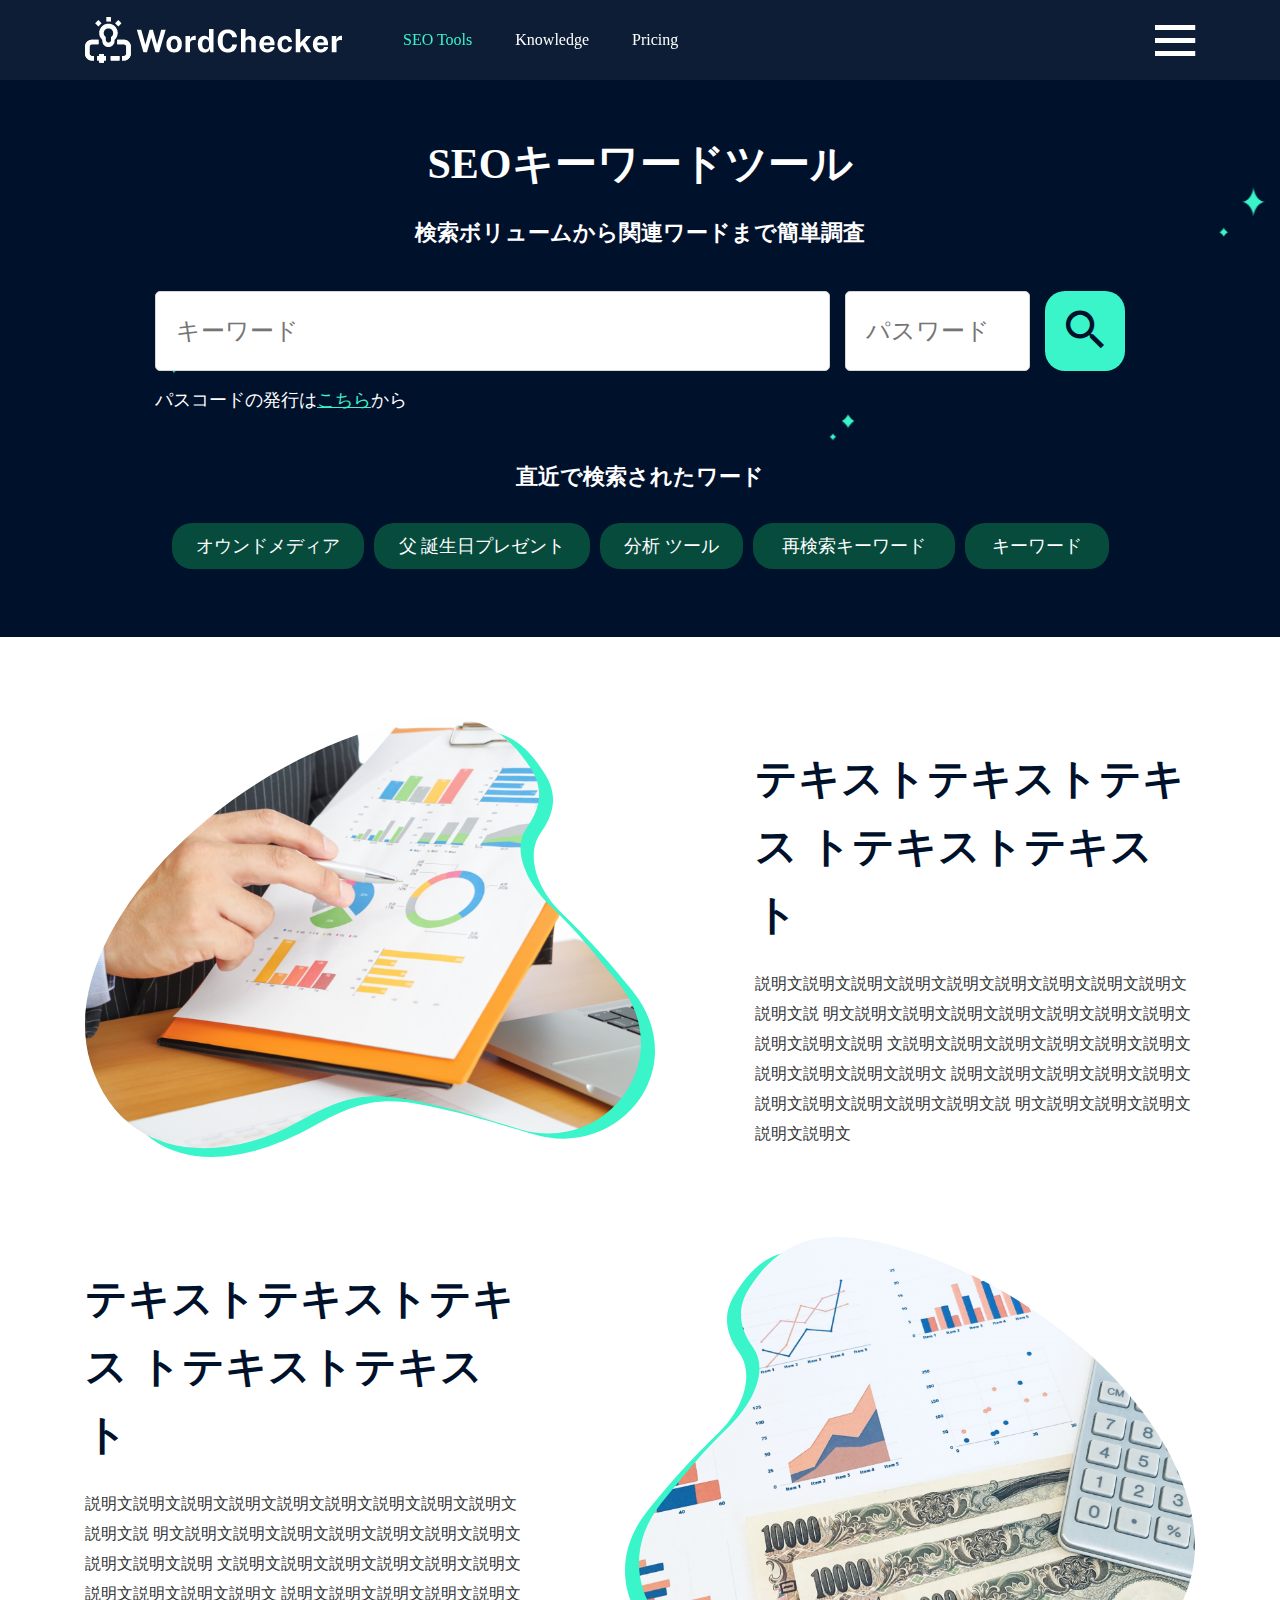
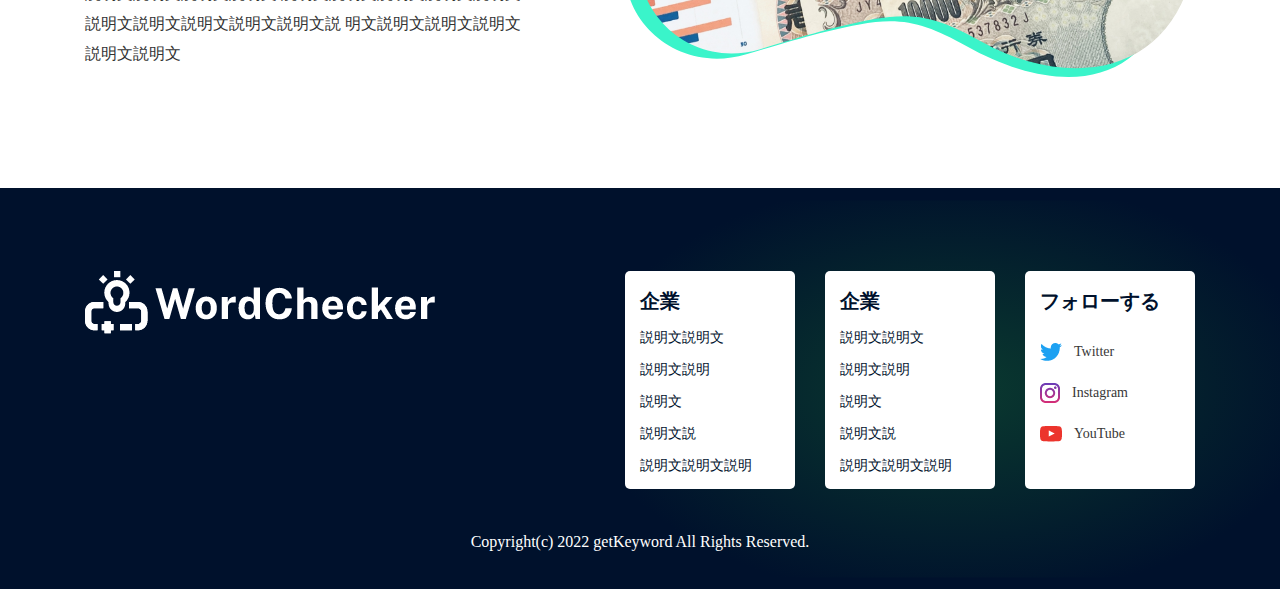
==== commit 3530e267: "done term" ====
--- a/index.html
+++ b/index.html
@@ -7,17 +7,21 @@
 	<meta name="viewport" content="width=device-width, initial-scale=1.0, maximum-scale=1.0, user-scalable=0" />
 	<title>Top</title>
 
+	<!-- Latest compiled and minified CSS -->
+	<link href="https://cdn.jsdelivr.net/npm/bootstrap@5.2.0/dist/css/bootstrap.min.css" rel="stylesheet">
 	<!-- Style CSS -->
 	<link rel="stylesheet" type="text/css" href="style.css" />
 	<link rel="stylesheet" type="text/css" href="css/responsive.css" />
 
 	<!-- jQuery -->
 	<script type="text/javascript" src="js/jquery-1.12.4.js"></script>
+	<!-- Latest compiled JavaScript -->
+	<script src="https://cdn.jsdelivr.net/npm/bootstrap@5.2.0/dist/js/bootstrap.bundle.min.js"></script>
 	<!-- orther script -->
 	<script type="text/javascript" src="js/main.js"></script>
 </head>
 
-<body>
+<body class="template-home">
 	<div id="wrapper">
 		<header id="header" class="site-header" role="banner" itemscope itemtype="http://schema.org/WPHeader">
 			<div class="container">
--- a/style.css
+++ b/style.css
@@ -1428,7 +1428,6 @@
     left: 0;
     top: 0;
     width: 100%;
-    background-color: rgba(255, 255, 255, 0.05);
     height: 80px;
     line-height: 80px;
     color: #fff;
@@ -1436,6 +1435,11 @@
     align-items: center;
     animation: smoothScroll 0.5s forwards;
     z-index: 100;
+    background-color: #00112C;
+}
+
+.template-home .site-header {
+    background-color: rgba(255, 255, 255, 0.05);
 }
 
 .site-header.fixed {
@@ -1931,6 +1935,94 @@
 
 /* End Home-about */
 /* **************************** End Home ************************* */
+/* ****************************  Term-ser ************************* */
+.title-page {
+    font-size: 42px;
+    font-weight: bold;
+    line-height: 68px;
+    text-align: center;
+    color: #00112C;
+}
+
+.term-ser {
+    padding: 140px 0 207px;
+    counter-reset: section;
+}
+
+.term__content {
+    margin: 0 auto;
+    max-width: 970px;
+}
+
+.term__inner {
+    margin-top: 50px;
+}
+
+.term__content p,
+.term__inner ul li {
+    font-size: 18px;
+    line-height: 30px;
+    font-weight: 500;
+}
+
+.term__inner ul li+li {
+    margin-top: 40px;
+}
+
+.term__content h2,
+.term__content h3 {
+    margin-top: 20px;
+    font-size: 20px;
+    line-height: 30px;
+    font-weight: 700;
+}
+
+.term__content h3 {
+    padding-left: 119px;
+    position: relative;
+    margin: 60px 0 20px;
+}
+
+.term__content h3:nth-of-type(1) {
+    margin-top: 40px;
+}
+
+.term__inner h3::before {
+    counter-increment: section;
+    content: counter(section) ". ";
+    position: absolute;
+    left: 0;
+    top: 0;
+}
+
+.term__inner ul {
+    counter-reset: section-ul;
+}
+
+.term__inner ul li::before {
+    counter-increment: section-ul;
+    content: counter(section) ". " counter(section-ul);
+    position: absolute;
+    left: 0;
+    top: 0;
+    font-size: 20px;
+    line-height: 30px;
+    font-weight: 700;
+}
+
+/* .term__content h3::before {
+    position: absolute;
+    left: 0;
+    top: 0;
+} */
+
+.term__inner li {
+    padding-left: 119px;
+    position: relative;
+}
+
+
+/* **************************** End Term-ser ************************* */
 
 /* =========================================================== */
 /* End Main */
@@ -1991,10 +2083,6 @@
     margin-left: 30px;
 }
 
-.widget {}
-
-.widget_nav_menu {}
-
 .widget-title {
     font-weight: bold;
     font-size: 20px;
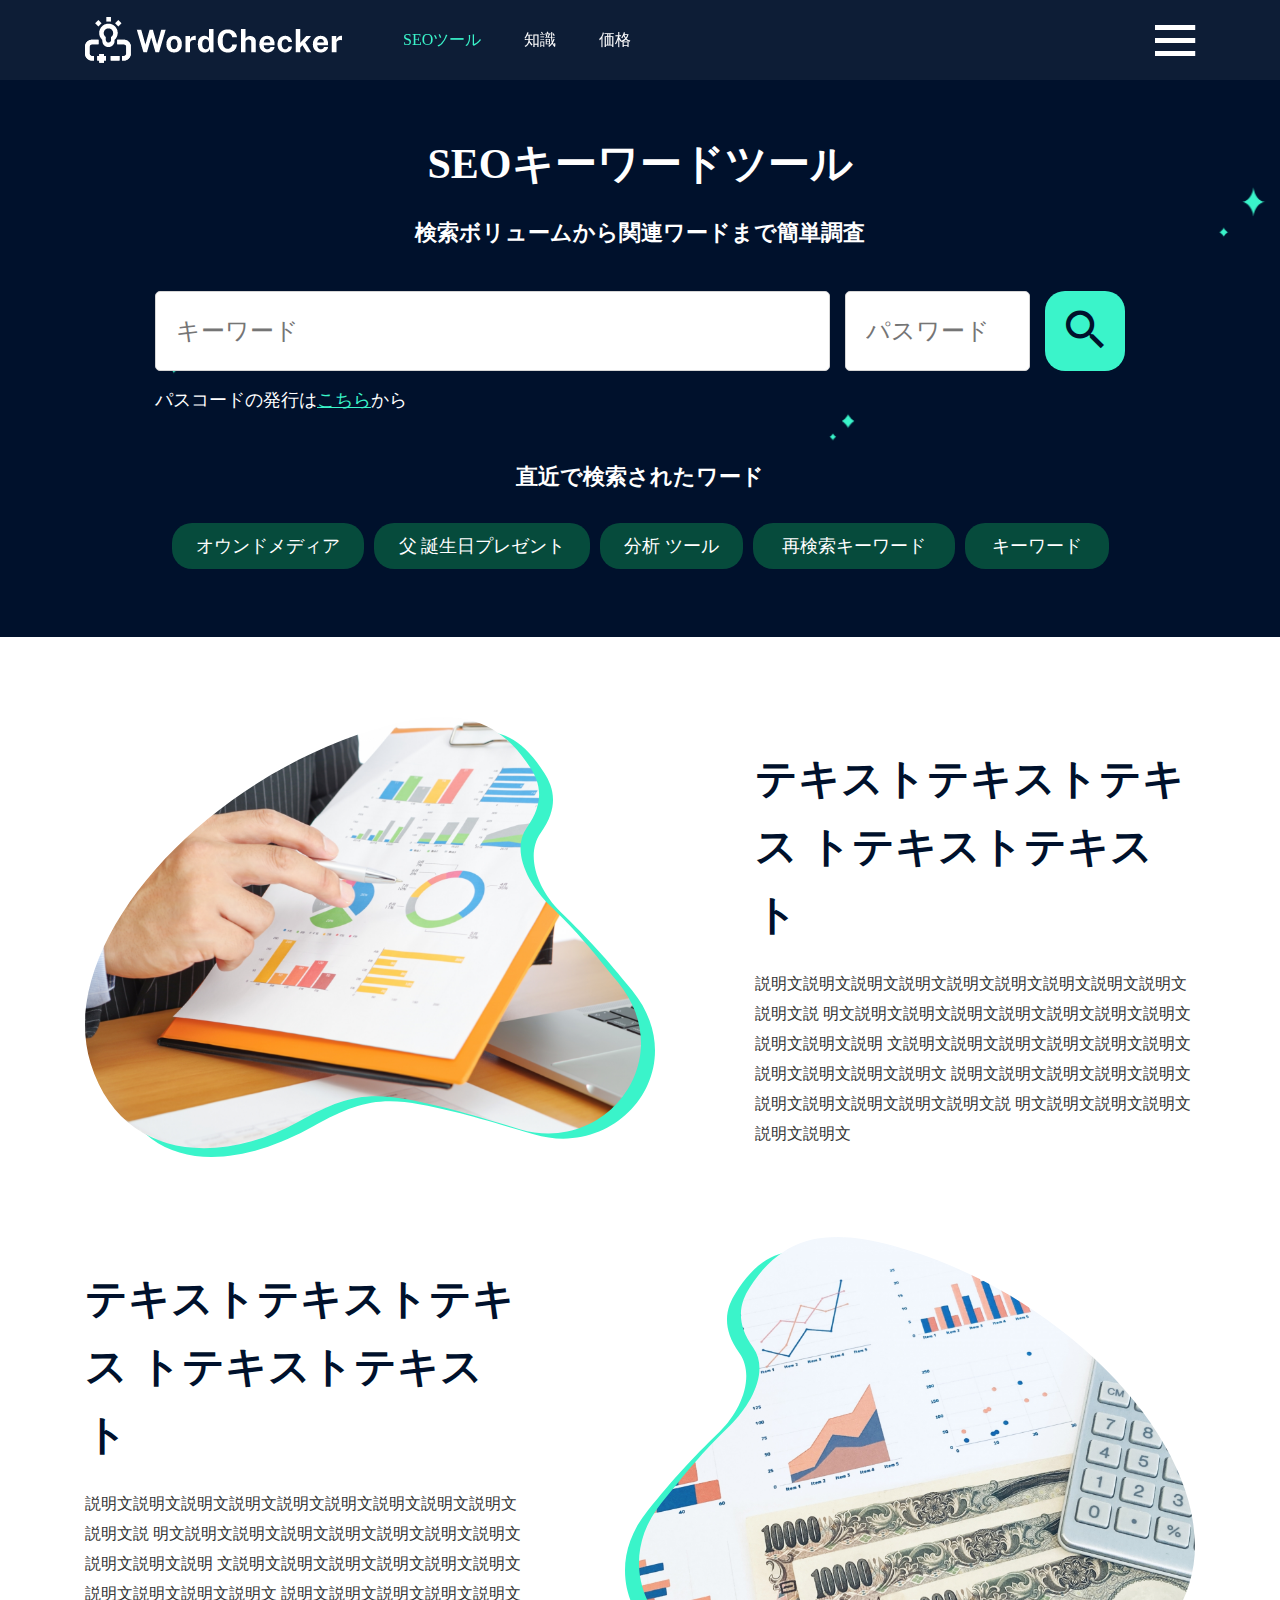
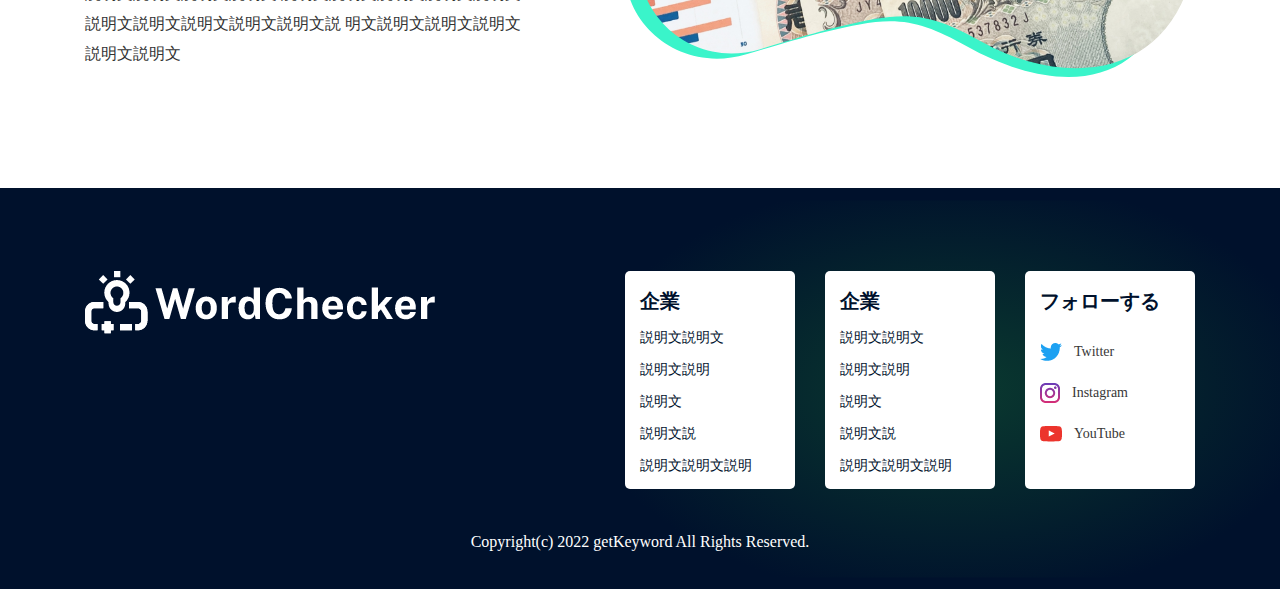
==== commit 701e83e2: "fix header" ====
--- a/index.html
+++ b/index.html
@@ -11,6 +11,7 @@
 	<link href="https://cdn.jsdelivr.net/npm/bootstrap@5.2.0/dist/css/bootstrap.min.css" rel="stylesheet">
 	<!-- Style CSS -->
 	<link rel="stylesheet" type="text/css" href="style.css" />
+	<link rel="stylesheet" type="text/css" href="style-2.css" />
 	<link rel="stylesheet" type="text/css" href="css/responsive.css" />
 
 	<!-- jQuery -->
@@ -41,7 +42,7 @@
 					<div class="box-menu-mb">
 						<ul>
 							<li class="current-menu-item">
-								<a href="index.html">SEO Tools</a>
+								<a href="index.html">SEOツール</a>
 								<ul class="menu-sub">
 									<li>
 										<a href="#">
@@ -71,8 +72,8 @@
 									</li>
 								</ul>
 							</li>
-							<li><a href="#">Knowledge</a></li>
-							<li><a href="#">Pricing</a></li>
+							<li><a href="#">知識</a></li>
+							<li><a href="#">価格</a></li>
 						</ul>
 					</div><!-- .box-menu-mb-->
 				</nav><!-- .main-menu -->
--- a/style.css
+++ b/style.css
@@ -1435,10 +1435,6 @@
     align-items: center;
     animation: smoothScroll 0.5s forwards;
     z-index: 100;
-    background-color: #00112C;
-}
-
-.template-home .site-header {
     background-color: rgba(255, 255, 255, 0.05);
 }
 
@@ -1539,6 +1535,7 @@
     font-weight: 400;
     text-align: center;
     margin-top: 14px;
+    font-family: 'Yu Gothic UI';
 }
 
 .main-menu .box-menu-mb ul li .menu-sub li:first-child {
@@ -1641,6 +1638,10 @@
     color: #00112C;
     display: flex;
     align-items: center;
+}
+
+.menu-sub-right li a:hover {
+    color: #3AF4CA;
 }
 
 .menu-sub-right li a span {
@@ -1781,6 +1782,7 @@
     line-height: 29px;
     margin: 15px 0 0;
     text-align: left;
+    font-family: 'Yu Gothic UI';
 }
 
 .fomr__passcode a {
@@ -1880,9 +1882,9 @@
 }
 
 .h-about__img::before {
-    content: "";
+    /* content: "";
     background-image: url(images/h-about1-bef.jpg);
-    background-repeat: no-repeat;
+    background-repeat: no-repeat; */
 }
 
 .h-about__img .h-about1-bf {
@@ -1930,6 +1932,7 @@
     line-height: 30px;
     margin-top: 20px;
     color: #333333;
+    font-family: 'Yu Gothic UI';
 }
 
 
@@ -1944,6 +1947,10 @@
     color: #00112C;
 }
 
+.template-term-of-service header {
+    background-color: #00112C;
+}
+
 .term-ser {
     padding: 140px 0 207px;
     counter-reset: section;
@@ -1963,6 +1970,7 @@
     font-size: 18px;
     line-height: 30px;
     font-weight: 500;
+    color: #333333;
 }
 
 .term__inner ul li+li {
@@ -1975,6 +1983,7 @@
     font-size: 20px;
     line-height: 30px;
     font-weight: 700;
+    color: #333333;
 }
 
 .term__content h3 {
@@ -2024,6 +2033,489 @@
 
 /* **************************** End Term-ser ************************* */
 
+
+/* ****************************  suggest ************************* */
+
+.banner {
+    background-color: #00112C;
+}
+
+.banner__tab {
+    padding: 143px 0 62px;
+}
+
+.tab-content {
+    display: none;
+}
+
+.main__tab {
+    padding: 50px 0 150px;
+    background-color: #F3F3F4;
+}
+
+.main__tab--content {
+    max-width: 1434px;
+    margin: 0 auto;
+}
+
+.tab--content-left {
+    width: 305px;
+    flex-basis: 305px;
+    border-radius: 10px;
+    box-shadow: 0px 5px 10px rgb(0 0 0 / 10%);
+    padding-bottom: 379px;
+    overflow: hidden;
+    position: relative;
+    background-color: #FFF;
+    height: max-content;
+}
+
+.tab--content-left .tab-bot-img {
+    position: absolute;
+    bottom: 0;
+    left: 0;
+    width: 100%;
+    object-fit: cover;
+}
+
+.tab--content-right {
+    width: calc(100% - 335px);
+    flex-basis: calc(100% - 335px);
+}
+
+.tab--content-left ul li+li {
+    margin-top: 20px;
+}
+
+.tab--content-left ul li a {
+    display: block;
+    padding: 16px 20px 15px;
+    color: #444444;
+    font-size: 19px;
+    line-height: 31px;
+    font-weight: bold;
+    position: relative;
+}
+
+.tab--content-left ul li a::after {
+    position: absolute;
+    content: "\e908";
+    font-weight: normal;
+    right: 10px;
+    font-size: 14px;
+    font-family: 'icomoon' !important;
+}
+
+.tab--content-left ul li.active a,
+.tab--content-left ul li a:hover {
+    background-color: #3AF4CA;
+    /* border-radius: 10px 10px 0 0; */
+    color: #000;
+}
+
+.tab--top--item {
+    width: calc((100% - 42px) / 3);
+    flex-basis: calc((100% - 42px) / 3);
+    border-radius: 10px;
+    background-color: #FFF;
+    box-shadow: 0px 5px 10px rgba(0, 0, 0, 0.1);
+    padding: 13px 81px 13px 30px;
+    overflow: hidden;
+}
+
+.tab--top--item:nth-of-type(2) {
+    padding-right: 88px;
+}
+
+.tab--top--item:nth-of-type(3) {
+    padding-right: 86px;
+    padding-left: 40px;
+}
+
+.tab--top--item span {
+    color: #333333;
+    font-size: 18px;
+    line-height: 29px;
+    font-weight: 500;
+}
+
+.tab--top--item strong {
+    color: #1E74E5;
+    font-size: 22px;
+    font-weight: bold;
+    line-height: 36px;
+}
+
+.tab__inner--bot {
+    margin-top: 20px;
+}
+
+.tab__gift-download {
+    margin: 0 0 20px;
+}
+
+.tab__download {
+    width: calc((100% - 42px) / 3);
+    background-color: #FFF3E8;
+    border-radius: 10px;
+    overflow: hidden;
+    box-shadow: 0px 5px 10px rgb(0 0 0 / 10%);
+}
+
+.tab__download a {
+    color: #27BCFD;
+    font-size: 18px;
+    font-weight: 500;
+    line-height: 29px;
+    position: relative;
+
+}
+
+.tab__download a::after {
+    content: "";
+    position: absolute;
+    height: 1px;
+    background-color: currentColor;
+    width: calc(100% - 18px);
+    right: 0;
+    bottom: 5px;
+}
+
+.tab__download i {
+    margin-right: 3px;
+}
+
+.tab__gift {
+    width: calc((((100% - 42px) / 3) * 2) + 21px);
+    padding: 18px 59px 26px 30px;
+    background-repeat: no-repeat;
+    background-size: contain;
+    background-position: right center;
+    box-shadow: 0px 5px 10px rgb(0 0 0 / 10%);
+    border-radius: 10px;
+    overflow: hidden;
+    background-color: #FFF;
+}
+
+.tab__gift--text p {
+    margin-bottom: 0;
+    font-size: 18px;
+    font-weight: 500;
+    line-height: 29px;
+    color: #333333;
+}
+
+.tab__gift--text p strong {
+    color: #000000;
+    font-weight: bold;
+    font-size: 18px;
+    line-height: 29px;
+}
+
+
+.tab__gift--text .number {
+    color: #999999;
+    font-size: 18px;
+    font-weight: 500;
+    line-height: 29px;
+}
+
+.progress {
+    border-radius: 5px;
+    margin-top: 15px;
+    background-color: #EDF2F9;
+}
+
+.progress-bar {
+    border-radius: 5px;
+    background-color: #3A8BF7;
+}
+
+.tab__utili {
+    margin-top: 20px;
+}
+
+.tab_utili--item {
+    width: calc((100% - 42px) / 3);
+    flex-basis: calc((100% - 42px) / 3);
+    text-align: center;
+    box-shadow: 0px 5px 10px rgb(0 0 0 / 10%);
+    border-radius: 10px;
+    overflow: hidden;
+}
+
+.tab_utili--item a {
+    font-size: 18px;
+    font-weight: 500;
+    line-height: 29px;
+    color: #333333;
+    display: block;
+    padding: 14px 0 13px;
+}
+
+.tab_utili--item a i {
+    margin-right: 3px;
+}
+
+.tab_utili--item:nth-of-type(1) {
+    background-color: #EBFFFA;
+}
+
+.tab_utili--item:nth-of-type(2) {
+    background-color: #DBF4FF;
+}
+
+.tab_utili--item:nth-of-type(3) {
+    background-color: #D4E6FF;
+}
+
+/* suggets__content */
+
+.suggets__content {
+    margin-top: 20px;
+}
+
+.suggets__left {
+    width: 224px;
+    flex-basis: 224px;
+    background-color: #FFf;
+    box-shadow: 0px 5px 10px rgb(0 0 0 / 10%);
+    border-radius: 10px;
+    overflow: hidden;
+}
+
+.suggets__right {
+    width: calc(100% - 244px);
+    flex-basis: calc(100% - 244px);
+}
+
+.suggets__right table {
+    width: 100%;
+    background-color: #FFF;
+    box-shadow: 0px 5px 10px rgb(0 0 0 / 10%);
+    border-radius: 10px;
+    overflow: hidden;
+}
+
+.suggets__right table thead {
+    background-color: #F9FAFD;
+}
+
+.suggets__right table th:not(th:first-child) {
+    font-weight: 500;
+    font-size: 18px;
+    line-height: 29px;
+    color: #0D6EFD;
+    text-decoration: underline;
+}
+
+.suggets__right table th,
+.suggets__left h3 {
+    padding: 19px 15px 18px;
+}
+
+.suggets__right table th:first-child,
+.suggets__left h3 {
+    font-size: 18px;
+    font-weight: bold;
+    line-height: 29px;
+    color: #333333;
+}
+
+.suggets__right table th,
+.suggets__right table td {
+    padding-left: 8px;
+    padding-right: 8px;
+}
+
+
+.suggets__right table th:first-child,
+.suggets__right table td:first-child {
+    padding-left: 15px;
+    width: calc(100% - 62.7634%);
+}
+
+.suggets__right table td:nth-of-type(4),
+.suggets__right table th:nth-of-type(4) {
+    width: 20.7260%;
+    text-align: right;
+}
+
+.suggets__right table td:nth-of-type(4) img {
+    margin-right: 15px;
+}
+
+.suggets__right table td:nth-of-type(3),
+.suggets__right table th:nth-of-type(3) {
+    width: 17.0960%;
+}
+
+.suggets__right table td:nth-of-type(2),
+.suggets__right table th:nth-of-type(2) {
+    width: 13.3489%;
+}
+
+.suggets__right table td:last-child,
+.suggets__right table th:last-child {
+    padding-right: 15px;
+    width: 11.5925%;
+    text-align: right;
+}
+
+.suggets__right table tr {
+    border-bottom: 1px solid #EDF2F9;
+}
+
+.suggets__right table td {
+    padding-top: 14px;
+    padding-bottom: 11px;
+    font-size: 18px;
+    font-weight: 500;
+    line-height: 29px;
+    color: #333;
+}
+
+.suggets__left h3 {
+    background-color: #F9FAFD;
+}
+
+.suggets__left ul {
+    padding-right: 9px;
+}
+
+.suggets__left ul li {
+    font-size: 16px;
+    font-weight: 500;
+    line-height: 26px;
+    color: #333333;
+    padding: 14px 0 13px 15px;
+    border-bottom: 1px solid #EDF2F9;
+    position: relative;
+}
+
+.suggets__left ul li:last-child {
+    border-bottom: none;
+}
+
+.suggets__left ul li span {
+    font-size: 12px;
+    line-height: 20px;
+    font-weight: bold;
+    color: #618DE6;
+    min-width: 42px;
+    padding: 0 10px;
+    height: 24px;
+    line-height: 24px;
+    border-radius: 20px;
+    background-color: #EDF2F9;
+    display: inline-block;
+    text-align: center;
+    position: absolute;
+    right: 0;
+    top: 50%;
+    transform: translateY(-50%);
+}
+
+/* search-hits */
+.search-hits .suggets__right table th:first-child,
+.search-hits .suggets__right table td:first-child {
+    width: calc(100% - 62.4122%);
+}
+
+.search-hits .suggets__right table td:nth-of-type(2),
+.search-hits .suggets__right table th:nth-of-type(2) {
+    width: 14.2857%;
+}
+
+.search-hits .suggets__right table td:nth-of-type(3),
+.search-hits .suggets__right table th:nth-of-type(3) {
+    width: 16.0422%;
+    text-align: left;
+}
+
+.search-hits .suggets__right table td:nth-of-type(4),
+.search-hits .suggets__right table th:nth-of-type(4) {
+    width: 13.8173%;
+    text-align: left;
+}
+
+.search-hits .suggets__right table td:last-child,
+.search-hits .suggets__right table th:last-child {
+    width: 18.2670%;
+    text-align: left;
+}
+
+/* End search-hits */
+
+/* search-word */
+.search-word .suggets__right table th:first-child,
+.search-word .suggets__right table td:first-child {
+    width: calc(100% - 50.1171%);
+}
+
+.search-word .suggets__right table td:nth-of-type(2),
+.search-word .suggets__right table th:nth-of-type(2) {
+    width: 35.4801%;
+}
+
+.search-word .suggets__right table td:nth-of-type(3),
+.search-word .suggets__right table th:nth-of-type(3) {
+    width: auto;
+    text-align: left;
+}
+
+.search-word .suggets__right table td:nth-of-type(4),
+.search-word .suggets__right table th:nth-of-type(4) {
+    width: auto;
+    text-align: left;
+}
+
+.search-word .suggets__right table td:last-child,
+.search-word .suggets__right table th:last-child {
+    width: 14.6370%;
+    text-align: center;
+    padding-right: 30px;
+}
+
+.search__place span {
+    padding: 0 10px;
+    font-size: 16px;
+    font-weight: 500;
+    line-height: 26px;
+    display: inline-block;
+    height: 32px;
+    line-height: 32px;
+}
+
+.search__place span:first-child {
+    background-color: #CCF6E4;
+    color: #098A5B;
+    min-width: 70px;
+    border-radius: 20px;
+}
+
+.search__place span:last-child {
+    background-color: #FEF0E8;
+    color: #F5803E;
+    min-width: 32px;
+    border-radius: 20px;
+    margin-left: 2px;
+}
+
+/* End search-word */
+/* group-re-search */
+.group-re-search {
+    background-color: #FFF;
+    border-radius: 10px;
+    box-shadow: 0px 5px 10px rgb(0 0 0 / 10%);
+    overflow: hidden;
+}
+
+/* End group-re-search */
+
+/* .End suggets__content */
+/* **************************** End suggest ************************* */
+
 /* =========================================================== */
 /* End Main */
 /* =========================================================== */
@@ -2034,7 +2526,7 @@
 .site-footer {
     background-color: #00112C;
     padding: 83px 0 34px;
-    position: relative;
+    position: relative !important;
 }
 
 .site-footer .container {
--- a/style-2.css
+++ b/style-2.css
@@ -0,0 +1,194 @@
+.item-ques {
+    display: flex;
+    align-items: center;
+    border-bottom: 1px solid #EDF2F9;
+    justify-content: space-between;
+}
+.item-ques:first-child{
+    border-top: 1px solid #EDF2F9;
+}
+.title-tbl{
+    display: flex;
+    align-items: center;
+    justify-content: space-between;
+    padding: 19px 15px;
+}
+.title-tbl span{
+    display: flex;
+    align-items: center;
+    justify-content: space-between;
+    font-size: 18px;
+    font-family: 'YuGothic';
+    line-height: 29px;
+    font-weight: 700;
+    color: #333;
+}
+.list-tbl-ques .item-ques{
+    font-size: 18px;
+    font-family: 'YuGothic';
+    line-height: 29px;
+    font-weight: 500;
+    color: #333;
+    padding: 15px 35px 10px 15px;
+}
+.table-ques-right{
+    border: 1px solid #EDF2F9;
+    border-radius: 10px;
+    box-shadow: 0px 5px 10px rgb(0 0 0 / 10%);
+    background-color: #fff;
+}
+.group-re-search h2{
+    font-size: 18px;
+    font-family: 'YuGothic';
+    line-height: 29px;
+    font-weight: 700;
+    color: #333;
+    padding: 13px 34px;
+    background-color: #69B2F8;
+    border-radius: 50px;
+    width: 212px;
+    text-align: center;
+    position: relative;
+}
+.group-re-search h2:before{
+    content: "";
+    height: 1px;
+    width: 28px;
+    background-color: #707070;
+    top: 50%;
+    transform: translateY(-50%);
+    right: -28px;
+    position: absolute;
+}
+.item-branch h3{
+    font-family: 'YuGothic';
+    font-size: 16px;
+    line-height: 26px;
+    font-weight: 500;
+    color: #333333;
+    padding: 15px;
+    width: 320px;
+    background-color: #D1E6FA;
+    border-radius: 50px;
+    text-align: center;
+    position: relative;
+}
+.item-branch h3:before{
+    position: absolute;
+    content: "";
+    height: 1px;
+    background-color: #707070;
+    width: 68px;
+    left: -78px;
+    top: 50%;
+    transform: translateY(-50%);
+}
+.item-branch h3:after{
+    position: absolute;
+    content: "";
+    height: 1px;
+    background-color: #707070;
+    width: 68px;
+    right: -68px;
+    top: 50%;
+    transform: translateY(-50%);
+}
+.all-item-branch{
+    width: calc(100% - 212px);
+    position: relative;
+    top: 160px;
+    z-index: 1;
+    margin-bottom: 196px;
+}
+.all-item-branch:before{
+    position: absolute;
+    content: "";
+    height: calc(100% - 310px);
+    width: 1px;
+    background-color: #707070;
+    left: 28px;
+    top: 155px;
+}
+.lst-branch p{
+    font-family: 'YuGothic';
+    font-size: 14px;
+    line-height: 22px;
+    font-weight: 500;
+    color: #333333;
+    padding: 11px;
+    width: 292px;
+    border-radius: 50px;
+    background-color: #FFE9F4;
+    text-align: center;
+    margin-bottom: 5px;
+    position: relative; 
+}
+.lst-branch p:before{
+    content: "";
+    position: absolute;
+    height: 1px;
+    background-color: #707070;
+    left: -100px;
+    width: 44px;
+    top: 50%;
+    transform: translateY(-50%);
+}
+.lst-branch{
+    margin-bottom: 17px;
+    position: relative;
+}
+.lst-branch:before{
+    position: absolute;
+    content: "";
+    height: 84%;
+    top: 21px;
+    width: 1px;
+    background-color: #707070;
+    left: -101px;
+}
+.group-re-search {
+    display: flex;
+    align-items: center;
+    justify-content: space-between;
+    height: calc(100% + 500px);
+}
+.item-branch {
+    display: flex;
+    align-items: center;
+    justify-content: space-between;
+    margin-left: 107px;
+}
+.rtg{
+    height: 8px;
+    width: 8px;
+    background-color: #707070;
+    display: block;
+    border-radius: 50%;
+    position: absolute;
+    top: 50%;
+    transform: translateY(-50%);
+}
+.item-branch h3 .rtg{
+    left: -18px;
+}
+.lst-branch p span{
+    left: -56px;
+}
+/*cookie*/
+.cookie-overlay {
+  position: fixed;
+  bottom: 1rem;
+  left: 1rem;
+  background: #fff;
+  z-index: 2051;
+  line-height: 20px;
+  font-size: 14px;
+  border-radius: 6px;
+  box-shadow: 0px 0px 10px rgba(0, 0, 0, 0.5);
+}
+.close-cookies {
+    cursor: pointer;
+}
+.close-cookies{
+    width: 18px;
+}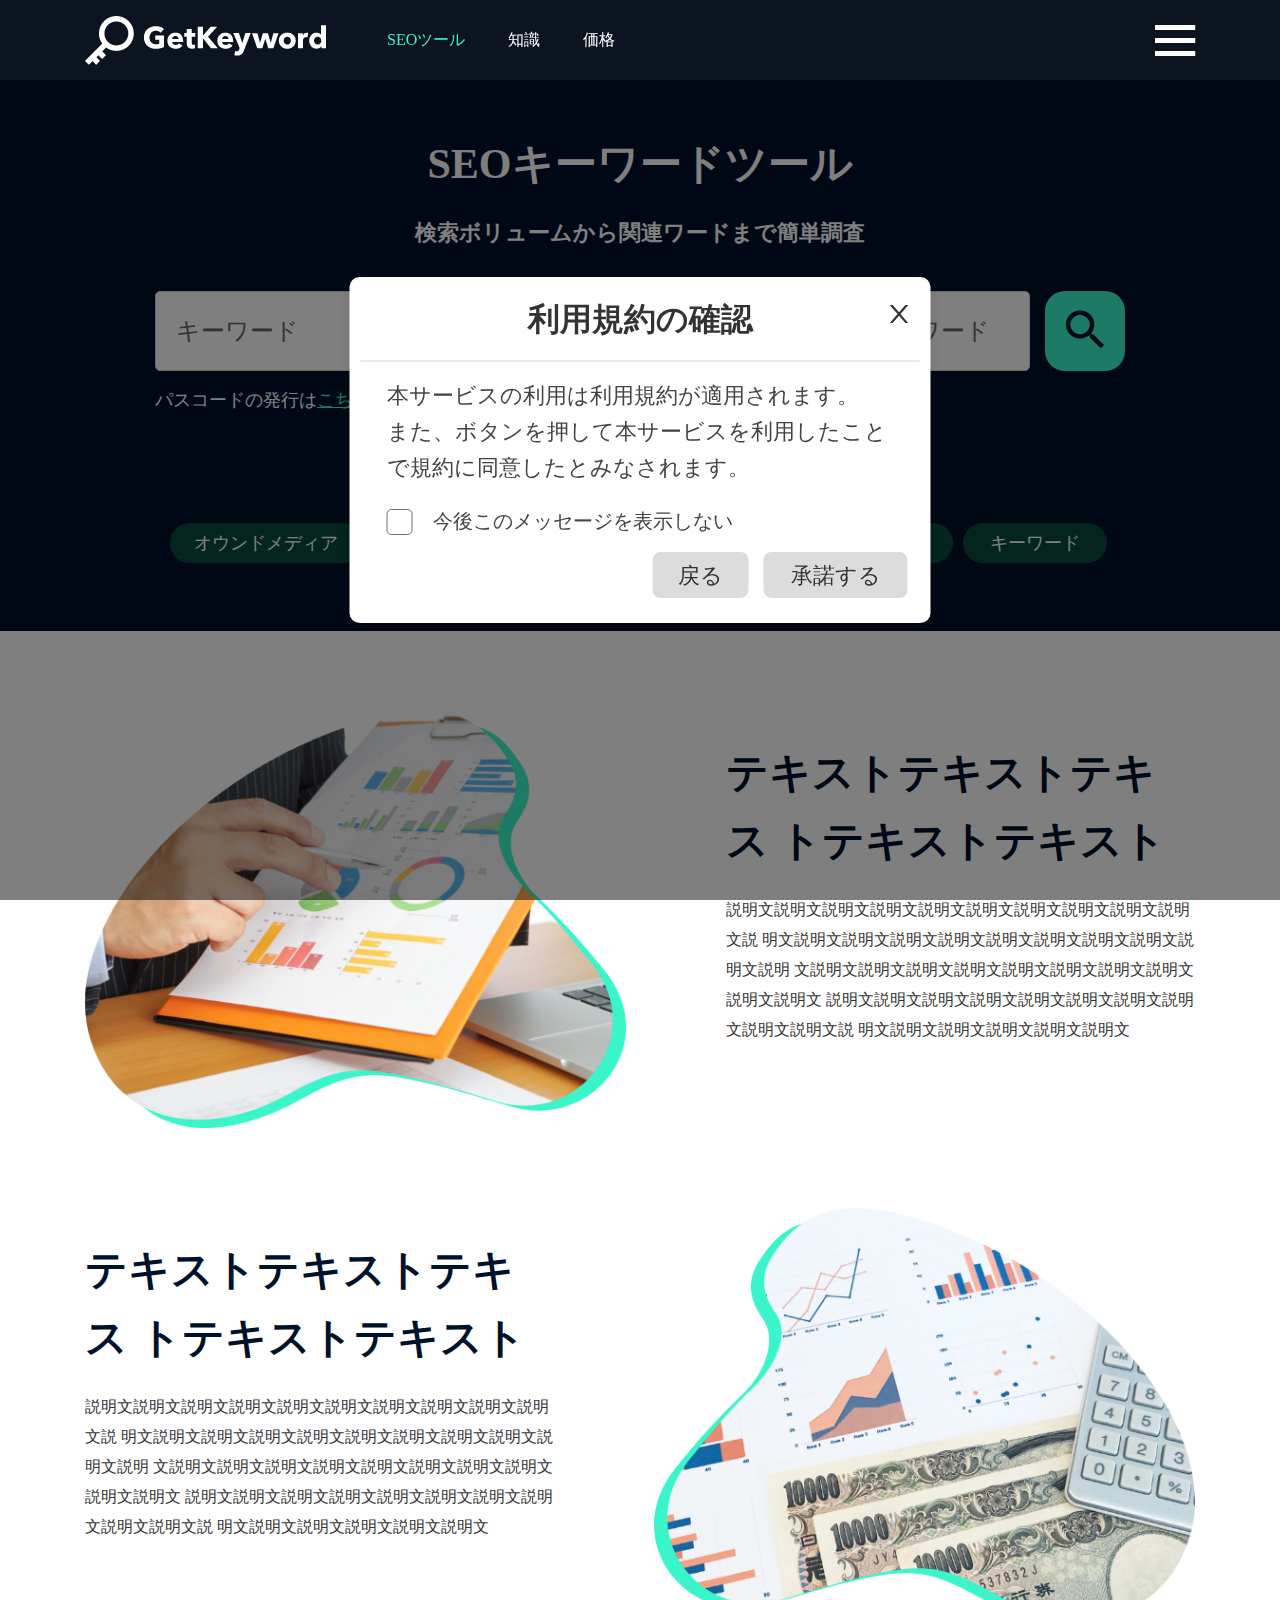
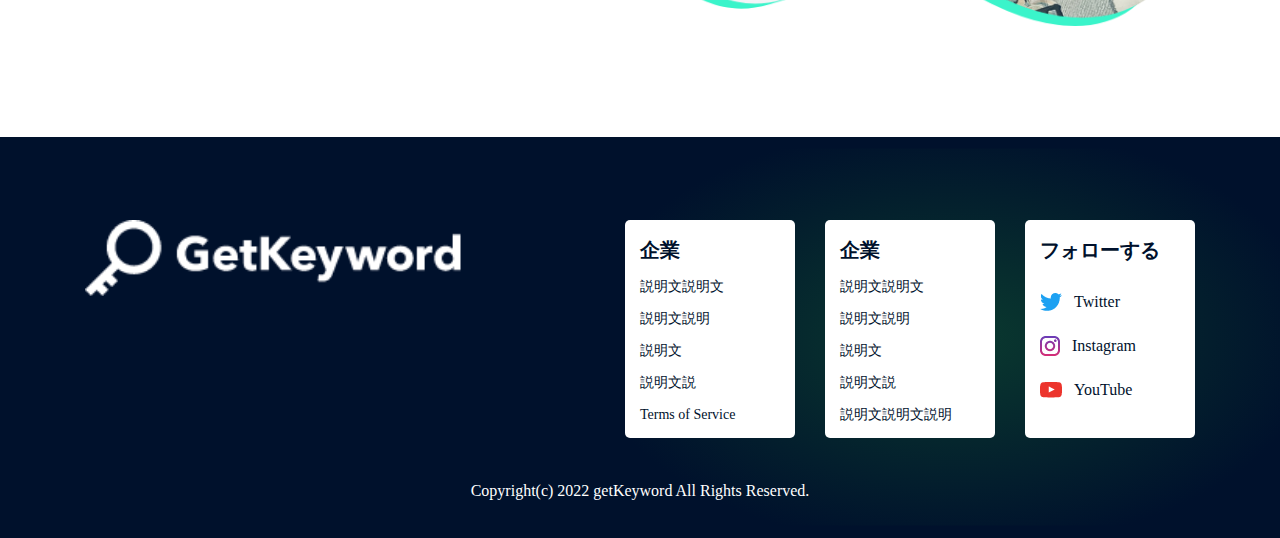
==== commit 5d39722a: "done chua fixbugs" ====
--- a/index.html
+++ b/index.html
@@ -1,5 +1,5 @@
 <!doctype html>
-<html>
+<html>  
 
 <head>
 	<meta charset="utf-8">
@@ -13,6 +13,7 @@
 	<link rel="stylesheet" type="text/css" href="style.css" />
 	<link rel="stylesheet" type="text/css" href="style-2.css" />
 	<link rel="stylesheet" type="text/css" href="css/responsive.css" />
+	<link rel="stylesheet" type="text/css" href="css/responsive-2.css" />
 
 	<!-- jQuery -->
 	<script type="text/javascript" src="js/jquery-1.12.4.js"></script>
@@ -29,23 +30,24 @@
 				<div class="site-brand">
 					<h1 class="header-logo">
 						<a href="index.html">
-							<img src="images/assets/logo-header.png" alt="">
+							<img src="images/assets/logo.png" alt="">
 						</a>
 					</h1>
 				</div>
 				<nav class="main-menu" role="navigation" itemscope itemtype="http://schema.org/SiteNavigationElement">
 					<div class="mobile-menu">
-						<span class="span-1"></span>
-						<span class="span-2"></span>
-						<span class="span-3"></span>
+						<i class="icon-menu-nav"></i>
 					</div>
 					<div class="box-menu-mb">
-						<ul>
+						<ul class="menu-mb-top">
 							<li class="current-menu-item">
 								<a href="index.html">SEOツール</a>
 								<ul class="menu-sub">
-									<li>
-										<a href="#">
+									<div class="icon-back icon-thin use-mb-990">
+										<i class="icon-arr-thin-l"></i>
+									</div>
+									<li>
+										<a href="index.html">
 											<img src="images/menu-sub1.svg" alt="">
 											<h3>SEOキーワード分析ツール</h3>
 											<p>ワンクリックで最適なキーワードを設計
@@ -75,9 +77,14 @@
 							<li><a href="#">知識</a></li>
 							<li><a href="#">価格</a></li>
 						</ul>
+						<ul class="menu-sub-right use-mb-990">
+							<li><a href="#"><span><i class="icon-evelop"></i></span>お問い合わせ</a></li>
+							<li><a href="#"><span><i class="icon-question"></i></span>使い方・ヘルプ</a></li>
+							<li><a href="#"><span><i class="icon-key"></i></span>パスコード発行</a></li>
+						</ul>
 					</div><!-- .box-menu-mb-->
 				</nav><!-- .main-menu -->
-				<div class="right-header">
+				<div class="right-header use-pc">
 					<i class="icon-menu-nav"></i>
 					<ul class="menu-sub-right">
 						<li><a href="#"><span><i class="icon-evelop"></i></span>お問い合わせ</a></li>
@@ -89,31 +96,34 @@
 		</header><!-- .site-header -->
 
 		<main id="main" class="site-main" role="main" itemscope itemprop="mainContentOfPage">
-			<section class="banner banner-home" style="background-image: url('images/h-banner.png');">
-				<div class="banner__content">
-					<h1 class="banner-home__title">SEOキーワードツール</h1>
-					<p class="banner__desc">検索ボリュームから関連ワードまで簡単調査</p>
-					<div class="banner__search">
-						<form action="">
-							<div class="form-search">
-								<input type="text" placeholder="キーワード" class="inp-seach">
-								<input type="password" placeholder="パスワード" class="inp-password">
-								<button><i class="icon-search"></i></button>
-							</div><!-- .form-search-->
-							<p class="fomr__passcode">パスコードの発行は<a href="#">こちら</a>から</p>
-							<div class="search-recent">
-								<h2 class="search-recent__title">直近で検索されたワード</h2>
-								<ul class="search-recent__list">
-									<li><a href="#">オウンドメディア</a></li>
-									<li><a href="#">父 誕生日プレゼント</a></li>
-									<li><a href="#">分析 ツール</a></li>
-									<li><a href="#">再検索キーワード</a></li>
-									<li><a href="#">キーワード</a></li>
-								</ul>
-							</div>
-						</form>
-					</div><!-- .banner__search-->
-				</div><!-- .banner__content-->
+			<section class="banner banner-home">
+				<div class="container">
+					<div class="banner__content">
+						<h1 class="banner-home__title">SEOキーワードツール</h1>
+						<p class="banner__desc">検索ボリュームから関連ワードまで簡単調査</p>
+						<div class="banner__search">
+							<form action="">
+								<div class="form-search">
+									<input type="text" placeholder="キーワード" class="inp-seach">
+									<input type="password" placeholder="パスワード" class="inp-password" autocomplete="on">
+									<button><i class="icon-search"></i></button>
+								</div><!-- .form-search-->
+								<p class="fomr__passcode">パスコードの発行は<a href="#">こちら</a>から</p>
+								<div class="search-recent">
+									<h2 class="search-recent__title">直近で検索されたワード</h2>
+									<ul class="search-recent__list">
+										<li><a href="suggest-word.html">オウンドメディア</a></li>
+										<li><a href="suggest-word.html">父 誕生日プレゼント</a></li>
+										<li><a href="suggest-word.html">分析 ツール</a></li>
+										<li><a href="suggest-word.html">再検索キーワード</a></li>
+										<li><a href="suggest-word.html">キーワード</a></li>
+									</ul>
+								</div>
+							</form>
+						</div><!-- .banner__search-->
+					</div><!-- .banner__content-->
+				</div><!-- .container-->
+
 			</section>
 			<section class="h-about">
 				<div class="container">
@@ -153,14 +163,31 @@
 				</div><!-- .container-->
 			</section><!-- .h-about-->
 		</main><!-- .site-main -->
-
+		<div class="cookie-overlay d-none">
+			<span class="icon-Close close-cookies"></span>
+			<h3 class="cookie__title">利用規約の確認</h3>
+			<div class="cookie__inner">
+				<p class="cookie__desc">本サービスの利用は利用規約が適用されます。<br />
+					また、ボタンを押して本サービスを利用したことで規約に同意したとみなされます。
+				</p>
+				<div class="cookie__check">
+					<input type="checkbox" id="check-cl">
+					<label for="check-cl">今後このメッセージを表示しない</label>
+				</div>
+			</div><!-- .cookie__inner-->
+			<div class="cookie__btn d-flex justify-content-end">
+				<button class="btn cookies__close close-cookies">戻る</button>
+				<button class="btn btn-primary accept-cookies">承諾する</button>
+			</div>
+		</div><!-- .cookie-overlay-->
+		<div class="overlay-page d-none"></div>
 		<footer id="footer" class="site-footer" role="contentinfo" itemscope itemtype="http://schema.org/WPFooter">
 			<div class="container">
 				<div id="bottom" class="site-bottom">
 					<div class="site-bt-content">
 						<div class="bottom1">
 							<a href="#" class="logo-footer">
-								<img src="images/assets/logo-footer.png" alt="">
+								<img src="images/assets/logo.png" alt="">
 							</a>
 						</div>
 						<div class="bottom2">
@@ -180,7 +207,7 @@
 										<a href="#">説明文説</a>
 									</li>
 									<li>
-										<a href="#">説明文説明文説明</a>
+										<a href="terms-of-service.html">Terms of Service</a>
 									</li>
 								</ul>
 							</aside>
--- a/style.css
+++ b/style.css
@@ -56,7 +56,7 @@
 pre,
 a,
 abbr,
-acronym,
+acronym,  
 address,
 big,
 cite,
@@ -158,7 +158,7 @@
 }
 
 a:hover {
-    color: #3AF4CA;
+    color:  #1E74E5;
     text-decoration: none;
 }
 
@@ -1413,7 +1413,7 @@
 
 .main-menu ul {
     display: flex;
-    align-items: center;
+    /* align-items: center; */
     justify-content: space-between;
 }
 
@@ -1489,9 +1489,10 @@
     opacity: 0;
     visibility: hidden;
     transition: all 0.3s;
-}
-
-.main-menu .box-menu-mb ul li:hover .menu-sub {
+    box-shadow: 0px 0px 16px 0 rgb(0 0 0 / 13%);
+}
+
+.main-menu .box-menu-mb ul li.active .menu-sub {
     opacity: 1;
     visibility: visible;
     margin-top: 10px;
@@ -1500,7 +1501,7 @@
 .main-menu .box-menu-mb ul li .menu-sub::before {
     position: absolute;
     content: "";
-    left: 28.48%;
+    left: 27.48%;
     top: -14px;
     width: 9px;
     height: 14px;
@@ -1535,7 +1536,7 @@
     font-weight: 400;
     text-align: center;
     margin-top: 14px;
-    font-family: 'Yu Gothic UI';
+
 }
 
 .main-menu .box-menu-mb ul li .menu-sub li:first-child {
@@ -1605,6 +1606,7 @@
     top: 100%;
     right: 0;
     margin-top: 15px;
+    box-shadow: 0px 0px 16px 0 rgb(0 0 0 / 13%);
     opacity: 0;
     visibility: hidden;
     transition: all 0.3s;
@@ -1647,13 +1649,12 @@
 .menu-sub-right li a span {
     width: 36px;
     display: inline-flex;
+    font-size: 22px;
 }
 
 .mobile-menu {
     display: none;
     color: #FFF;
-    width: 40px;
-    height: 22px;
     position: absolute;
     right: 15px;
     top: 50%;
@@ -1665,6 +1666,8 @@
     -ms-transition: all 0.3s ease-in-out 0s;
     -webkit-transition: all 0.3s ease-in-out 0s;
     -o-transition: all 0.3s ease-in-out 0s;
+    font-size: 23px;
+    line-height: 23px;
 }
 
 .mobile-menu span {
@@ -1704,9 +1707,6 @@
 
 /* **************************** Home ***************************** */
 .banner-home {
-    background-size: cover;
-    background-position: center;
-    background-repeat: no-repeat;
     padding: 130px 0 68px;
 }
 
@@ -1746,6 +1746,11 @@
     font-weight: 500;
     line-height: 80px;
     font-style: normal;
+    color: #000;
+}
+
+.form-search input::placeholder {
+    color: #666666;
 }
 
 .form-search .inp-seach {
@@ -1782,7 +1787,7 @@
     line-height: 29px;
     margin: 15px 0 0;
     text-align: left;
-    font-family: 'Yu Gothic UI';
+
 }
 
 .fomr__passcode a {
@@ -1802,50 +1807,51 @@
 
 .search-recent__list {
     display: flex;
-    justify-content: center;
     flex-wrap: wrap;
-    margin-top: 28px;
-}
-
-.search-recent__list li+li {
-    margin-left: 10px;
-}
-
-.search-recent__list li {
-    padding: 9px 10px 8px 10px;
+    margin-top: 18px;
+    padding: 0 15px
+}
+
+.search-recent__list li a {
+    padding: 0px 10px;
     border-radius: 20px;
     background-color: #064B3C;
     text-align: center;
     font-weight: 500;
     font-size: 18px;
-    line-height: 29px;
-}
-
-.search-recent__list li a {
     color: #FFF;
-}
-
-.search-recent__list li:hover a {
+    display: block;
+    margin-right: 10px;
+    margin-top: 10px;
+    line-height: 40px;
+    height: 40px;
+}
+
+.search-recent__list li:last-child a {
+    margin-right: 0;
+}
+
+.search-recent__list a:hover {
     color: #3AF4CA;
 }
 
-.search-recent__list li:nth-of-type(1),
-.search-recent__list li:nth-of-type(3) {
+.search-recent__list li:nth-of-type(1) a,
+.search-recent__list li:nth-of-type(3) a {
     padding-left: 24px;
     padding-right: 24px;
 }
 
-.search-recent__list li:nth-of-type(2) {
+.search-recent__list li:nth-of-type(2) a {
     padding-left: 25px;
     padding-right: 25px;
 }
 
-.search-recent__list li:nth-of-type(4) {
+.search-recent__list li:nth-of-type(4) a {
     padding-left: 29px;
     padding-right: 29px;
 }
 
-.search-recent__list li:nth-of-type(5) {
+.search-recent__list li:nth-of-type(5) a {
     padding-left: 27px;
     padding-right: 27px;
 }
@@ -1862,8 +1868,8 @@
 }
 
 .h-about__img {
-    width: 570px;
-    flex-basis: 570px;
+    width: 48.7180%;
+    flex-basis: 48.7180%;
 }
 
 .h-about__img {
@@ -1914,8 +1920,8 @@
 }
 
 .h-about__info {
-    width: calc(100% - 670px);
-    flex-basis: calc(100% - 670px);
+    width: calc(100% - 100px - 48.7180%);
+    flex-basis: calc(100% - 100px - 48.7180%);
     padding-top: 28px;
 }
 
@@ -1932,7 +1938,7 @@
     line-height: 30px;
     margin-top: 20px;
     color: #333333;
-    font-family: 'Yu Gothic UI';
+
 }
 
 
@@ -1971,6 +1977,7 @@
     line-height: 30px;
     font-weight: 500;
     color: #333333;
+    word-wrap: break-word;
 }
 
 .term__inner ul li+li {
@@ -2010,7 +2017,7 @@
 
 .term__inner ul li::before {
     counter-increment: section-ul;
-    content: counter(section) ". " counter(section-ul);
+    content: counter(section) ". "counter(section-ul);
     position: absolute;
     left: 0;
     top: 0;
@@ -2041,7 +2048,7 @@
 }
 
 .banner__tab {
-    padding: 143px 0 62px;
+    padding: 143px 0 34px;
 }
 
 .tab-content {
@@ -2049,12 +2056,13 @@
 }
 
 .main__tab {
-    padding: 50px 0 150px;
+    padding: 30px 0 150px;
     background-color: #F3F3F4;
 }
 
 .main__tab--content {
-    max-width: 1434px;
+    max-width: 1464px;
+    padding: 0 15px;
     margin: 0 auto;
 }
 
@@ -2063,20 +2071,20 @@
     flex-basis: 305px;
     border-radius: 10px;
     box-shadow: 0px 5px 10px rgb(0 0 0 / 10%);
-    padding-bottom: 379px;
+    padding-bottom: 100px;
     overflow: hidden;
     position: relative;
     background-color: #FFF;
     height: max-content;
 }
 
-.tab--content-left .tab-bot-img {
+/* .tab--content-left .tab-bot-img {
     position: absolute;
     bottom: 0;
     left: 0;
     width: 100%;
     object-fit: cover;
-}
+} */
 
 .tab--content-right {
     width: calc(100% - 335px);
@@ -2113,88 +2121,80 @@
     color: #000;
 }
 
+.tab__inner--top {
+    margin-top: 20px;
+}
+
 .tab--top--item {
-    width: calc((100% - 42px) / 3);
-    flex-basis: calc((100% - 42px) / 3);
-    border-radius: 10px;
-    background-color: #FFF;
-    box-shadow: 0px 5px 10px rgba(0, 0, 0, 0.1);
-    padding: 13px 81px 13px 30px;
-    overflow: hidden;
-}
-
-.tab--top--item:nth-of-type(2) {
-    padding-right: 88px;
-}
-
-.tab--top--item:nth-of-type(3) {
-    padding-right: 86px;
-    padding-left: 40px;
-}
-
-.tab--top--item span {
-    color: #333333;
+    color: #FFFFFF;
     font-size: 18px;
     line-height: 29px;
     font-weight: 500;
-}
-
-.tab--top--item strong {
-    color: #1E74E5;
-    font-size: 22px;
-    font-weight: bold;
-    line-height: 36px;
-}
-
-.tab__inner--bot {
-    margin-top: 20px;
+    position: relative;
+}
+
+.tab--top--item span {
+    display: block;
+}
+
+.tab--top--item::after {
+    content: " ｜ ";
+}
+
+.tab--top--item:last-child::after {
+    content: none;
 }
 
 .tab__gift-download {
     margin: 0 0 20px;
 }
 
-.tab__download {
-    width: calc((100% - 42px) / 3);
-    background-color: #FFF3E8;
+.tab__download a {
+    color: #333;
+    font-size: 18px;
+    font-weight: 500;
+    line-height: 29px;
+    border: 1px solid #B1B1B1;
+    padding: 12.5px 10px;
+    text-align: center;
+    display: inline-block;
     border-radius: 10px;
     overflow: hidden;
     box-shadow: 0px 5px 10px rgb(0 0 0 / 10%);
 }
 
-.tab__download a {
-    color: #27BCFD;
-    font-size: 18px;
-    font-weight: 500;
-    line-height: 29px;
+.tab__download--csv {
     position: relative;
-
-}
-
-.tab__download a::after {
-    content: "";
-    position: absolute;
-    height: 1px;
-    background-color: currentColor;
-    width: calc(100% - 18px);
-    right: 0;
-    bottom: 5px;
+    width: 42.5296%;
+}
+
+.tab__copy,
+.tab__download--check {
+    width: calc(100% - 20px - 42.5296%);
+}
+
+
+.tab__download .tab__copy i {
+    color: #1E74E5;
+}
+
+.tab__download a:hover {
+    color: #1E74E5;
 }
 
 .tab__download i {
     margin-right: 3px;
-}
-
-.tab__gift {
-    width: calc((((100% - 42px) / 3) * 2) + 21px);
-    padding: 18px 59px 26px 30px;
-    background-repeat: no-repeat;
-    background-size: contain;
-    background-position: right center;
+    color: #27BCFD;
+}
+
+.tab__gift--text {
+    width: calc((100% - 20px) / 2);
+    border-radius: 10px;
     box-shadow: 0px 5px 10px rgb(0 0 0 / 10%);
-    border-radius: 10px;
     overflow: hidden;
     background-color: #FFF;
+    padding: 14px 30px 13px;
+    align-items: center;
 }
 
 .tab__gift--text p {
@@ -2203,13 +2203,15 @@
     font-weight: 500;
     line-height: 29px;
     color: #333333;
-}
-
-.tab__gift--text p strong {
-    color: #000000;
+    width: 275px;
+}
+
+.tab__gift--text strong {
+    color: #1E74E5;
     font-weight: bold;
-    font-size: 18px;
-    line-height: 29px;
+    font-size: 22px;
+    line-height: 36px;
+    width: calc(100% - 275px);
 }
 
 
@@ -2220,59 +2222,66 @@
     line-height: 29px;
 }
 
-.progress {
-    border-radius: 5px;
-    margin-top: 15px;
-    background-color: #EDF2F9;
-}
-
-.progress-bar {
-    border-radius: 5px;
-    background-color: #3A8BF7;
-}
-
-.tab__utili {
-    margin-top: 20px;
+.tab__center {
+    margin: 20px 0;
+}
+
+.tab__center--item {
+    width: calc((100% - 20px) / 2);
 }
 
 .tab_utili--item {
-    width: calc((100% - 42px) / 3);
-    flex-basis: calc((100% - 42px) / 3);
-    text-align: center;
-    box-shadow: 0px 5px 10px rgb(0 0 0 / 10%);
+    height: max-content;
     border-radius: 10px;
     overflow: hidden;
-}
-
-.tab_utili--item a {
+    box-shadow: 0px 5px 10px rgb(0 0 0 / 10%);
     font-size: 18px;
     font-weight: 500;
     line-height: 29px;
     color: #333333;
     display: block;
     padding: 14px 0 13px;
-}
-
-.tab_utili--item a i {
+    text-align: center;
+    display: block;
+}
+
+.tab_utili--item i {
     margin-right: 3px;
+    color: #1E74E5;
 }
 
 .tab_utili--item:nth-of-type(1) {
     background-color: #EBFFFA;
+    max-width: calc(100% - 54.731%);
+    width: 100%;
+    border-radius: 10px 0 0 10px;
 }
 
 .tab_utili--item:nth-of-type(2) {
     background-color: #DBF4FF;
+    max-width: 54.731%;
+    width: 100%;
+    border-radius: 0 10px 10px 0;
 }
 
 .tab_utili--item:nth-of-type(3) {
-    background-color: #D4E6FF;
-}
+    max-width: 290px;
+    width: 100%;
+    border: 1px solid #B1B1B1;
+    margin-left: 20px;
+}
+
 
 /* suggets__content */
 
 .suggets__content {
     margin-top: 20px;
+    clear: both;
+}
+
+.search-word .suggets__right table td{
+    padding-top: 12px;
+    padding-bottom:  10px;
 }
 
 .suggets__left {
@@ -2284,17 +2293,32 @@
     overflow: hidden;
 }
 
+.suggets__left .icon-back {
+    display: none;
+}
+
+.icon-thin {
+    width: 32px;
+    height: 32px;
+    border-radius: 100%;
+    background-color: #3AF4CA;
+    text-align: center;
+    line-height: 32px;
+    font-size: 12px;
+    color: #333;
+}
+
 .suggets__right {
     width: calc(100% - 244px);
     flex-basis: calc(100% - 244px);
-}
-
-.suggets__right table {
-    width: 100%;
     background-color: #FFF;
     box-shadow: 0px 5px 10px rgb(0 0 0 / 10%);
     border-radius: 10px;
     overflow: hidden;
+}
+
+.suggets__right table {
+    width: 100%;
 }
 
 .suggets__right table thead {
@@ -2364,6 +2388,10 @@
 
 .suggets__right table tr {
     border-bottom: 1px solid #EDF2F9;
+}
+
+.suggets__right table thead tr{
+    border-bottom:  none;
 }
 
 .suggets__right table td {
@@ -2391,13 +2419,14 @@
     padding: 14px 0 13px 15px;
     border-bottom: 1px solid #EDF2F9;
     position: relative;
+    min-height: 55px;
 }
 
 .suggets__left ul li:last-child {
     border-bottom: none;
 }
 
-.suggets__left ul li span {
+.suggets__left ul li span.suggets__left-nb {
     font-size: 12px;
     line-height: 20px;
     font-weight: bold;
@@ -2448,6 +2477,14 @@
 /* End search-hits */
 
 /* search-word */
+.search-word .suggets__right table th:not(th:first-child) {
+    font-weight: bold;
+    font-size: 18px;
+    line-height: 29px;
+    color: #333333;
+    text-decoration: unset;
+}
+
 .search-word .suggets__right table th:first-child,
 .search-word .suggets__right table td:first-child {
     width: calc(100% - 50.1171%);
@@ -2512,6 +2549,9 @@
 }
 
 /* End group-re-search */
+.table-ques-right {
+    clear: both;
+}
 
 /* .End suggets__content */
 /* **************************** End suggest ************************* */
@@ -2559,6 +2599,10 @@
     display: inline-flex;
 }
 
+.logo-footer img{
+    width: 377px;
+}
+
 .bottom2 {
     display: flex;
     margin-left: 30px
@@ -2613,6 +2657,13 @@
 .socials-ft a {
     display: flex;
     align-items: center;
+    font-size: 16px;
+    font-weight: 500;
+    color: #00112C;
+}
+
+.socials-ft a:hover {
+    color: #3AF4CA;
 }
 
 .copy-right {
@@ -2625,4 +2676,17 @@
 
 /* =========================================================== */
 /* End Footer */
-/* =========================================================== */+/* =========================================================== */
+
+.overlay-page {
+    position: fixed;
+    top: 0;
+    left: 0;
+    width: 100%;
+    height: 100%;
+    background-color: rgba(0, 0, 0, 0.5);
+}
+
+.use-mb-990 {
+    display: none;
+}--- a/style-2.css
+++ b/style-2.css
@@ -4,16 +4,23 @@
     border-bottom: 1px solid #EDF2F9;
     justify-content: space-between;
 }
-.item-ques:first-child{
+
+.item-ques:first-child {
     border-top: 1px solid #EDF2F9;
 }
-.title-tbl{
+
+.table-ques-right .item-ques:first-child{
+    border-top:  none;
+}
+
+.title-tbl {
     display: flex;
     align-items: center;
     justify-content: space-between;
     padding: 19px 15px;
 }
-.title-tbl span{
+
+.title-tbl span {
     display: flex;
     align-items: center;
     justify-content: space-between;
@@ -23,34 +30,46 @@
     font-weight: 700;
     color: #333;
 }
-.list-tbl-ques .item-ques{
+
+.list-tbl-ques .item-ques h4,
+.list-tbl-ques .item-ques span {
     font-size: 18px;
     font-family: 'YuGothic';
     line-height: 29px;
     font-weight: 500;
     color: #333;
+}
+
+.list-tbl-ques .item-ques {
     padding: 15px 35px 10px 15px;
 }
-.table-ques-right{
+
+.table-ques-right {
     border: 1px solid #EDF2F9;
     border-radius: 10px;
     box-shadow: 0px 5px 10px rgb(0 0 0 / 10%);
     background-color: #fff;
 }
-.group-re-search h2{
+
+.table-ques-right .title-tbl{
+    background: #f9fafd;
+}
+
+.group-re-search h2 {
     font-size: 18px;
     font-family: 'YuGothic';
     line-height: 29px;
     font-weight: 700;
     color: #333;
     padding: 13px 34px;
-    background-color: #69B2F8;
+    background-color: #1E88E5;
     border-radius: 50px;
     width: 212px;
     text-align: center;
     position: relative;
 }
-.group-re-search h2:before{
+
+.group-re-search h2:before {
     content: "";
     height: 1px;
     width: 28px;
@@ -60,7 +79,8 @@
     right: -28px;
     position: absolute;
 }
-.item-branch h3{
+
+.item-branch h3 {
     font-family: 'YuGothic';
     font-size: 16px;
     line-height: 26px;
@@ -68,12 +88,13 @@
     color: #333333;
     padding: 15px;
     width: 320px;
-    background-color: #D1E6FA;
+    background-color: #01CC9B;
     border-radius: 50px;
     text-align: center;
     position: relative;
 }
-.item-branch h3:before{
+
+.item-branch h3:before {
     position: absolute;
     content: "";
     height: 1px;
@@ -83,7 +104,8 @@
     top: 50%;
     transform: translateY(-50%);
 }
-.item-branch h3:after{
+
+.item-branch h3:after {
     position: absolute;
     content: "";
     height: 1px;
@@ -93,14 +115,16 @@
     top: 50%;
     transform: translateY(-50%);
 }
-.all-item-branch{
+
+.all-item-branch {
     width: calc(100% - 212px);
     position: relative;
     top: 160px;
     z-index: 1;
     margin-bottom: 196px;
 }
-.all-item-branch:before{
+
+.all-item-branch:before {
     position: absolute;
     content: "";
     height: calc(100% - 310px);
@@ -109,7 +133,8 @@
     left: 28px;
     top: 155px;
 }
-.lst-branch p{
+
+.lst-branch p {
     font-family: 'YuGothic';
     font-size: 14px;
     line-height: 22px;
@@ -118,12 +143,13 @@
     padding: 11px;
     width: 292px;
     border-radius: 50px;
-    background-color: #FFE9F4;
+    background-color: #6BBCC5;
     text-align: center;
     margin-bottom: 5px;
-    position: relative; 
-}
-.lst-branch p:before{
+    position: relative;
+}
+
+.lst-branch p:before {
     content: "";
     position: absolute;
     height: 1px;
@@ -133,11 +159,13 @@
     top: 50%;
     transform: translateY(-50%);
 }
-.lst-branch{
+
+.lst-branch {
     margin-bottom: 17px;
     position: relative;
 }
-.lst-branch:before{
+
+.lst-branch:before {
     position: absolute;
     content: "";
     height: 84%;
@@ -146,19 +174,22 @@
     background-color: #707070;
     left: -101px;
 }
+
 .group-re-search {
     display: flex;
     align-items: center;
     justify-content: space-between;
     height: calc(100% + 500px);
 }
+
 .item-branch {
     display: flex;
     align-items: center;
     justify-content: space-between;
     margin-left: 107px;
 }
-.rtg{
+
+.rtg {
     height: 8px;
     width: 8px;
     background-color: #707070;
@@ -168,27 +199,179 @@
     top: 50%;
     transform: translateY(-50%);
 }
-.item-branch h3 .rtg{
+
+.item-branch h3 .rtg {
     left: -18px;
 }
-.lst-branch p span{
+
+.lst-branch p span {
     left: -56px;
 }
+
 /*cookie*/
 .cookie-overlay {
-  position: fixed;
-  bottom: 1rem;
-  left: 1rem;
-  background: #fff;
-  z-index: 2051;
-  line-height: 20px;
-  font-size: 14px;
-  border-radius: 6px;
-  box-shadow: 0px 0px 10px rgba(0, 0, 0, 0.5);
-}
-.close-cookies {
-    cursor: pointer;
-}
-.close-cookies{
-    width: 18px;
+    position: fixed;
+    top: 50%;
+    left: 50%;
+    transform: translate(-50%, -50%);
+    background: #fff;
+    z-index: 2051;
+    line-height: 20px;
+    font-size: 14px;
+    border-radius: 10px;
+    box-shadow: 0px 0px 12px rgb(0 0 0 / 10%);
+    max-width: 581px;
+    width: 100%;
+    padding: 16px 11px 25px;
+}
+
+.cookie-overlay .icon-Close {
+    position: absolute;
+    top: 28px;
+    right: 23px;
+    font-size: 18px;
+    color: #333333;
+    cursor: pointer;
+}
+
+.cookie__title {
+    font-size: 32px;
+    line-height: 52px;
+    font-weight: bold;
+    text-align: center;
+    padding-bottom: 15px;
+    border-bottom: 2px solid #E8E8E8;
+    margin-bottom: 16px;
+    color: #333333;
+}
+
+.cookie__inner {
+    padding: 0 26px;
+}
+
+.cookie__desc {
+    font-weight: 400;
+    font-size: 22px;
+    line-height: 36px;
+    color: #444444;
+    margin-bottom: 25px;
+}
+
+.cookie__check {
+    display: block;
+}
+
+.cookie__check input {
+    padding: 0;
+    height: initial;
+    width: initial;
+    margin-bottom: 0;
+    display: none;
+    cursor: pointer;
+}
+
+.cookie__check label {
+    position: relative;
+    cursor: pointer;
+    font-size: 20px;
+    font-weight: 400;
+    color: #444444;
+    padding-left: 46px;
+}
+
+.cookie__check label:before {
+    position: absolute;
+    left: 0;
+    content: '';
+    -webkit-appearance: none;
+    width: 26px;
+    height: 26px;
+    border: 1px solid #707070;
+    border-radius: 5px;
+    display: inline-block;
+    margin-right: 15px;
+    top: -2px;
+}
+
+.checked-done .cookie__check label:before{
+    border: 1px solid #3AF4CA;
+    background: #3AF4CA;
+}
+
+.cookie__check input:checked+label:after {
+    content: '';
+    display: block;
+    position: absolute;
+    top: 2px;
+    left: 11px;
+    width: 6px;
+    height: 14px;
+    border: solid #707070;
+    border-width: 0 2px 2px 0;
+    transform: rotate(45deg);
+}
+
+.cookie__check {}
+
+.cookie__btn {
+    margin-top: 18px;
+}
+
+.cookie__btn button {
+    border: none;
+    border-radius: 8px;
+    transition: all 0.3s;
+    cursor: pointer;
+    background-color: #DCDCDC;
+    color: #333333;
+    font-size: 22px;
+    font-weight: 500;
+}
+
+.cookie__btn button:nth-child(2){
+    margin-right: 12px;
+}
+
+.accept-cookies {
+    min-width: 144px;
+    height: 46px;
+    margin-left: 15px;
+    pointer-events: none;
+}
+
+.checked-done .accept-cookies,
+.checked-done .accept-cookies:hover {
+    background-color: #3AF4CA;
+    pointer-events: all;
+    color: #333333;
+}
+
+.cookies__close {
+    min-width: 96px;
+    background-color: #DCDCDC;
+}
+
+.cookie__btn button:hover {
+    background-color: #DCDCDC;
+}
+
+/* End cookie */
+.node {
+    cursor: pointer;
+}
+
+.node circle {
+    fill: #fff;
+    stroke: steelblue;
+    stroke-width: 1.5px;
+}
+
+.node text {
+    font: 10px sans-serif;
+}
+
+.link {
+    fill: none;
+    stroke: #ccc;
+    stroke-width: 1.5px;
 }--- a/css/responsive.css
+++ b/css/responsive.css
@@ -1,12 +1,218 @@
+@media only screen and (max-width: 1463px) {
+    .tab--content-left {
+        width: 270px;
+        flex-basis: 270px;
+    }
+
+    .tab--content-right {
+        width: calc(100% - 290px);
+        flex-basis: calc(100% - 290px);
+    }
+
+    .tab--content-left ul li a {
+        padding: 16px 20px 15px 10px;
+        font-size: 17px;
+    }
+
+    .suggets__right table td {
+        font-size: 16px;
+    }
+}
+
+@media only screen and (max-width: 1289px) {
+
+    /* .suggets__right table th:not(th:first-child),
+    .suggets__right table th:first-child,
+    .suggets__left h3 {
+        font-size: 16px;
+    } */
+
+    /* .suggets__right table th,
+    .suggets__left h3 {
+        padding: 15px;
+    } */
+
+    /* .suggets__right table th,
+    .suggets__right table td {
+        padding-left: 6px;
+        padding-right: 6px;
+    } */
+
+    /* .suggets__right table td:nth-of-type(4) img {
+        margin-right: 5px;
+        max-width: 65px;
+    } */
+    .main__tab--content {
+        flex-wrap: wrap;
+    }
+
+    .tab--content-left,
+    .tab--content-right {
+        width: 100%;
+        flex-basis: 100%;
+    }
+
+    .tab--content-left {
+        background-color: transparent;
+        box-shadow: unset;
+        padding-bottom: 0;
+        border-radius: unset;
+    }
+
+    .tab--content-left ul li+li {
+        margin-top: 0px;
+    }
+
+    .tab--content-left {
+        margin-bottom: 20px;
+    }
+
+    .tab--content-left .tab-control {
+        display: flex;
+        flex-wrap: wrap;
+    }
+
+    .tab--content-left .tab-control li {
+        width: calc((100% - 40px) / 3);
+        margin-right: 20px;
+        margin-bottom: 20px;
+        background-color: #E5E5E5;
+        border-radius: 10px;
+    }
+
+    .tab--content-left .tab-control li:nth-of-type(3n) {
+        margin-right: 0;
+    }
+
+    .tab--content-left ul li.active a,
+    .tab--content-left ul li a:hover {
+        border-radius: 10px;
+    }
+
+    .tab--content-left ul li a::after {
+        content: "\e9a2";
+        font-size: 8px;
+    }
+
+    .main__tab {
+        padding-bottom: 100px;
+    }
+}
+
+@media only screen and (max-width: 1200px) {
+    .main-menu .box-menu-mb ul li .menu-sub {
+        max-width: 860px;
+    }
+
+    .main-menu .box-menu-mb ul li .menu-sub li p,
+    .main-menu .box-menu-mb ul li .menu-sub li h3 {
+        font-size: 16px;
+    }
+}
+
+@media only screen and (max-width: 1015px) {
+    .suggets__right {
+        overflow-x: auto;
+    }
+
+    .suggets__right table {
+        width: 856px;
+    }
+
+    .suggets__left {
+        position: relative;
+        padding-bottom: 20px;
+        height: max-content;
+    }
+
+    .suggets__content.open .icon-back {
+        position: static;
+        top: unset;
+        right: unset;
+    }
+
+    .suggets__content.open .icon-ct {
+        padding: 19px 11px 18px 10px;
+        background-color: #F9FAFD;
+    }
+
+    .suggets__content.open .icon-ct .icon-arr-thin-l:before {
+        content: "\e9a3";
+    }
+
+    .suggets__content.open ul {
+        padding: 0 5px;
+    }
+
+    .suggets__content.open ul li {
+        padding: 12px 0;
+    }
+
+    .suggets__left--title,
+    .suggets__left-title-it,
+    .suggets__left,
+    .suggets__right {
+        transition: all 0.3s;
+    }
+
+    .suggets__content.open .suggets__left {
+        width: 53px;
+        flex-basis: 53px;
+    }
+
+    .suggets__content.open .suggets__right {
+        width: calc(100% - 63px);
+        flex-basis: calc(100% - 63px);
+    }
+
+    .suggets__content.open .suggets__left--title,
+    .suggets__content.open .suggets__left-title-it {
+        display: none;
+    }
+
+    .suggets__left .icon-back {
+        display: block;
+        position: absolute;
+        top: 15px;
+        right: 15px;
+    }
+
+    .suggets__right table td {
+        font-size: 18px;
+    }
+
+    .suggets__right {
+        margin-right: -15px;
+        border-radius: 10px 0 0 10px;
+    }
+
+    .suggets__content {
+        margin-top: 30px;
+    }
+
+    #body{
+        display: flex;
+        justify-content: center;
+    }
+}
+
 @media only screen and (max-width: 991px) {
 
     /* Menu */
+    .use-pc {
+        display: none;
+    }
+
+    .use-mb-990 {
+        display: block;
+    }
+
     .site-header .container {
         position: relative;
     }
 
     .main-menu .box-menu-mb {
-        padding: 48px 30px;
+        padding: 70px 30px;
         display: block;
     }
 
@@ -21,13 +227,15 @@
         visibility: hidden;
         bottom: 0;
         z-index: 999;
+        height: calc(100vh - 80px);
+        background-color: #00112C;
     }
 
     .main-menu.open .box-menu-mb {
         opacity: 1;
         visibility: visible;
         left: 0;
-        overflow-y: scroll;
+        overflow-y: auto;
     }
 
     .mobile-menu {
@@ -50,7 +258,7 @@
     }
 
     .main-menu ul {
-        flex-wrap: wrap;
+        display: block;
     }
 
     .main-menu ul li {
@@ -58,11 +266,38 @@
         width: 100%;
         flex-basis: 100%;
         text-align: center;
-        margin-bottom: 57px;
+        margin-right: 0 !important;
+    }
+
+    .main-menu ul li+li {
+        margin-top: 30px;
     }
 
     .main-menu ul li:last-child {
         margin-bottom: 0;
+    }
+
+    .main-menu .box-menu-mb>ul.menu-mb-top>li>a {
+        pointer-events: none;
+    }
+
+    .menu-sub-right {
+        padding: 0;
+        padding-top: 51px;
+        margin-top: 50px;
+        position: relative;
+    }
+
+    .menu-sub-right::after {
+        content: "";
+        position: absolute;
+        top: 0;
+        height: 1px;
+        background-color: #FFF;
+        left: 50%;
+        transform: translateX(-50%);
+        width: 178px;
+
     }
 
     /* .main-menu ul li a:hover,
@@ -80,5 +315,738 @@
         width: 0;
     }
 
+    .menu-sub-right {
+        min-width: unset;
+        position: relative;
+        background-color: transparent;
+        border-radius: 10px;
+        top: unset;
+        right: unset;
+        box-shadow: unset;
+        opacity: 1;
+        visibility: visible;
+        transition: all 0.3s;
+        text-align: center;
+    }
+
+    .menu-sub-right li a {
+        display: inline-block;
+    }
+
+    .main-menu .menu-sub-right li+li {
+        margin-top: 31px;
+    }
+
+    .menu-sub-right li {
+        border-bottom: none;
+        padding: 0;
+    }
+
+    .main-menu .box-menu-mb ul li .menu-sub {
+        position: absolute;
+        background-color: #00112C;
+        max-width: unset;
+        left: 0;
+        border-radius: unset;
+        top: 0;
+        width: 100%;
+        height: 100%;
+        padding: 0;
+        margin-top: 0;
+        opacity: 0;
+        visibility: hidden;
+        transition: all 0.3s;
+        box-shadow: unset;
+        z-index: 1;
+        padding: 0px 15px 0px;
+        overflow-y: auto;
+        margin-top: 0;
+    }
+
+    .main-menu .box-menu-mb ul li.active .menu-sub {
+        margin-top: 0;
+    }
+
+    .main-menu .box-menu-mb ul li .menu-sub::before {
+        content: none;
+    }
+
+    .main-menu .box-menu-mb ul li .menu-sub li {
+        padding: 0;
+        width: 100%;
+        border-right: none;
+        border-bottom: 1px solid #FFFFFF;
+        padding: 0;
+    }
+
+    .main-menu .box-menu-mb ul li .menu-sub li a {
+        padding: 50px 0;
+        display: inline-block;
+    }
+
+    .main-menu .box-menu-mb ul li .menu-sub li:first-child {
+        padding-left: 0px;
+    }
+
+    .main-menu .box-menu-mb ul li .menu-sub li:first-child a {
+        padding-bottom: 30px;
+    }
+
+    .main-menu .box-menu-mb ul li .menu-sub li:last-child {
+        padding-right: 0;
+    }
+
+    .main-menu .box-menu-mb ul li .menu-sub li h3,
+    .main-menu .box-menu-mb ul li .menu-sub li p {
+        color: #FFF;
+    }
+
+    .main-menu .box-menu-mb ul li .menu-sub li+li {
+        margin-top: 0;
+    }
+
+    .main-menu .icon-thin.icon-back {
+        position: absolute;
+        top: 20px;
+        left: 15px;
+    }
+
     /* end menu */
+
+    /* ========== home============ */
+    .banner-home {
+        padding: 120px 0 45px;
+    }
+
+    .banner-home__title {
+        font-size: 36px;
+        line-height: 55px;
+    }
+
+    .banner__desc {
+        font-size: 20px;
+        line-height: 30px;
+        margin: 15px 0 40px;
+    }
+
+    .form-search {
+        height: 60px;
+    }
+
+    .form-search input {
+        padding: 17px 15px;
+        font-size: 20px;
+        font-weight: 500;
+        line-height: 60px;
+    }
+
+    .form-search button {
+        width: 60px;
+        flex-basis: 60px;
+        margin-left: 10px;
+        border-radius: 8px;
+    }
+
+    .form-search .icon-search {
+        font-size: 33px;
+    }
+
+    .form-search .inp-password {
+        width: 165px;
+        flex-basis: 165px;
+        margin-left: 10px;
+    }
+
+    .form-search .inp-seach {
+        width: calc(100% - 245px);
+        flex-basis: calc(100% - 245px);
+    }
+
+    .search-recent {
+        margin-top: 30px;
+    }
+
+    .h-about__info {
+        width: calc(100% - 30px - 48.7180%);
+        flex-basis: calc(100% - 30px - 48.7180%);
+        padding-top: 15px;
+    }
+
+    .h-about {
+        padding: 70px 0 85px;
+    }
+
+    .h-about__title {
+        font-size: 33px;
+        line-height: 55px;
+    }
+
+    .h-about__item+.h-about__item {
+        margin-top: 50px;
+    }
+
+    /* ========== End home============ */
+    /* ==========  Footer============ */
+    .site-bt-content {
+        flex-wrap: wrap;
+    }
+
+    .bottom1 {
+        width: 100%;
+        text-align: center;
+    }
+
+    .bottom2 {
+        margin-left: 0px;
+        width: 100%;
+        margin-top: 30px;
+        justify-content: center;
+    }
+
+    .site-footer {
+        padding: 44px 0 36px;
+    }
+
+    /* ========== End Footer============ */
+    /* Term */
+    .title-page {
+        font-size: 36px;
+        line-height: 50px;
+    }
+
+    .term__inner li,
+    .term__content h3 {
+        padding-left: 80px;
+    }
+
+    .term-ser {
+        padding: 140px 0 150px;
+    }
+
+    /* End Term */
+    /* Suggets */
+    .tab__suggets .tab__download,
+    .tab__download--csv {
+        display: none !important;
+    }
+
+    .tab__suggets.search-word .tab__download {
+        display: block !important;
+    }
+
+    .tab__download--check {
+        width: 100%;
+        background-color: #DBF4FF;
+        border: none !important;
+    }
+
+    .tab__center--item {
+        width: 100%;
+    }
+
+    .tab__gift--text p {
+        width: 145px;
+    }
+
+    .tab__gift--text strong {
+        width: calc(100% - 145px);
+    }
+
+    /* .tab__download span {
+        display: none;
+    }
+
+    .tab__copy,
+    .tab__download--check,
+    .tab__download--csv {
+        width: auto;
+    }
+
+    .tab__download a {
+        width: auto;
+        padding: 0;
+        border: none;
+    } */
+
+    /* End Suggets */
+}
+
+@media only screen and (max-width: 800px) {
+
+    .tab--content-left .tab-control li,
+    .tab--content-left .tab-control li:nth-of-type(3n) {
+        width: calc((100% - 30px) / 2);
+        margin-right: 30px;
+    }
+
+    .tab--content-left .tab-control li:nth-of-type(2n) {
+        margin-right: 0;
+    }
+
+    .tab--content-left .tab-control li:last-child {
+        margin-right: 0;
+        width: 100%;
+    }
+}
+
+@media only screen and (max-width: 767px) {
+
+    /* Menu */
+    .site-header {
+        height: 70px;
+        line-height: 70px;
+    }
+
+    .site-brand {
+        max-width: 156px;
+    }
+
+    .box-menu-mb {
+        top: 70px;
+        height: calc(100vh - 70px);
+    }
+
+    /* End Menu */
+    /* =========== Home ================= */
+    .banner-home__title {
+        font-size: 30px;
+        line-height: 45px;
+    }
+
+    .banner__desc {
+        font-size: 18px;
+        line-height: 26px;
+        margin: 10px 0 50px;
+    }
+
+    .search-recent__title {
+        font-size: 20px;
+        font-weight: bold;
+        line-height: 32px;
+    }
+
+    .search-recent__list li a {
+        padding: 6px 10px;
+        font-size: 16px;
+        line-height: 26px;
+    }
+
+    .search-recent__list {
+        margin-top: 10px;
+        justify-content: center;
+    }
+
+    .search-recent__list li:nth-of-type(1) a,
+    .search-recent__list li:nth-of-type(3) a {
+        padding-left: 15px;
+        padding-right: 15px;
+    }
+
+    .search-recent__list li:nth-of-type(2) a {
+        padding-left: 18px;
+        padding-right: 18px;
+    }
+
+    .search-recent__list li:nth-of-type(4) a {
+        padding-left: 15px;
+        padding-right: 12px;
+    }
+
+    .search-recent__list li:nth-of-type(5) a {
+        padding-left: 11px;
+        padding-right: 11px;
+    }
+
+    .h-about {
+        padding: 50px 0 90px;
+    }
+
+    .h-about__img {
+        width: 100%;
+        order: 2;
+        flex-basis: 100%;
+        margin-top: 30px;
+    }
+
+    .h-about__info {
+        width: 100%;
+        flex-basis: 100%;
+        order: 1;
+        padding: 0 15px;
+    }
+
+    .h-about__item+.h-about__item {
+        margin-top: 72px;
+    }
+
+    .h-about__item:nth-of-type(2n) .h-about__img {
+        order: 2;
+    }
+
+    /* =========== End Home ================= */
+    /* ===========  cookie ================= */
+    .cookie__title {
+        font-size: 20px;
+        line-height: 32px;
+        padding-bottom: 13px;
+        margin-bottom: 13px;
+    }
+
+    .cookie-overlay {
+        padding: 18px 10px 19px;
+        min-height: 237px;
+        left: 10px;
+        width: calc(100% - 20px);
+        max-width: unset;
+        transform: translateY(-50%);
+    }
+
+    .cookie__inner {
+        padding: 0 7px;
+    }
+
+    .cookie__desc {
+        font-size: 14px;
+        line-height: 22px;
+        font-weight: 400;
+        margin-bottom: 18px;
+    }
+
+    .cookie__check label {
+        font-size: 12px;
+        padding-left: 28px;
+    }
+
+    .cookie__check label::before {
+        width: 18px;
+        height: 18px;
+        top: 0px;
+        margin-right: 10px;
+    }
+
+    .cookie__check input:checked+label::after {
+        top: 3px;
+        left: 8px;
+        width: 5px;
+        height: 11px;
+    }
+
+    .cookies__close {
+        min-width: 60px;
+    }
+
+    .cookie__btn button {
+        font-size: 14px;
+        height: 32px;
+    }
+
+    .accept-cookies {
+        min-width: 87px;
+        height: 32px;
+        margin-left: 10px;
+    }
+
+    /* =========== End cookie ================= */
+    /* ===========  Suggets ================= */
+    .suggets__right {
+        width: calc(100% - 219px);
+        flex-basis: calc(100% - 219px);
+    }
+
+    .tab__gift {
+        flex-wrap: wrap;
+    }
+
+    .tab__gift--text {
+        width: 100%;
+    }
+
+    .tab__gift--text+.tab__gift--text {
+        margin-top: 10px;
+    }
+
+    .tab__gift--text p {
+        width: 195px;
+    }
+
+    .tab__gift--text strong {
+        width: calc(100% - 195px);
+    }
+
+    .tab__suggets.search-word .suggets__right table {
+        width: 524px;
+    }
+
+    .search-word .suggets__right table td:last-child,
+    .search-word .suggets__right table th:last-child {
+        width: 16%;
+        padding-right: 18px;
+    }
+
+    .search-word .suggets__right table th,
+    .search-word .suggets__right table td {
+        padding-left: 7px;
+        padding-right: 7px;
+    }
+
+    .search-word .suggets__right table td:nth-of-type(2),
+    .search-word .suggets__right table th:nth-of-type(2) {
+        width: 27.1%;
+    }
+
+    .search-word .suggets__right table th:first-child,
+    .search-word .suggets__right table td:first-child {
+        width: calc(100% - 43.1%);
+    }
+
+    .search__place span:last-child {
+        margin-left: 0px;
+    }
+
+    /* =========== End Suggets ================= */
+    /* ===========  footer ================= */
+    .site-footer::after {
+        content: none;
+    }
+
+    .bottom2 {
+        flex-wrap: wrap;
+        justify-content: space-between;
+        margin-top: 56px;
+    }
+
+    .widget.widget_nav_menu {
+        width: calc((100% - 16px) / 2);
+        min-width: auto;
+    }
+
+    .bottom2 .widget+.widget {
+        margin-left: 0;
+    }
+
+    .widget.widget_anothemes_social_profile {
+        width: 100%;
+        text-align: center;
+        margin-top: 18px;
+    }
+
+    .widget .socials-ft {
+        display: flex;
+        justify-content: space-between;
+        margin-top: 16px;
+    }
+
+    .socials-ft li+li {
+        margin-top: 0px;
+    }
+
+    /* =========== End footer ================= */
+}
+
+@media only screen and (max-width: 539px) {
+
+    /* ==========Home============ */
+    .banner-home__title {
+        font-size: 28px;
+    }
+
+    .banner__desc {
+        font-size: 16px;
+    }
+
+    .form-search .inp-seach {
+        width: 100%;
+        flex-basis: 100%;
+    }
+
+    .form-search {
+        flex-wrap: wrap;
+        height: auto;
+    }
+
+    .form-search .inp-password {
+        width: calc(100% - 70px);
+        flex-basis: calc(100% - 70px);
+        margin-left: 0px;
+        margin-top: 15px;
+    }
+
+    .form-search button {
+        margin-top: 15px;
+    }
+
+    .form-search button,
+    .form-search input {
+        height: 60px;
+    }
+
+    .fomr__passcode {
+        font-size: 16px;
+        line-height: 26px;
+        font-weight: 400;
+    }
+
+    .search-recent {
+        margin-top: 50px;
+    }
+
+    .search-recent__list {
+        padding: 0;
+    }
+
+    .search-recent__list li a {
+        padding: 8px 15px;
+        line-height: 16px;
+        height: auto;
+        margin-top: 10px;
+        font-size: 14px;
+    }
+
+    .banner-home {
+        padding: 100px 0 66px;
+    }
+
+    .h-about__title {
+        font-size: 28px;
+        line-height: 45px;
+        text-align: center;
+    }
+
+    .h-about__desc {
+        font-size: 14px;
+        line-height: 30px;
+        margin-top: 30px;
+        text-align: center;
+    }
+
+    /* ========== End Home============ */
+    /* ==========  Term============ */
+    .title-page {
+        font-size: 20px;
+        line-height: 32px;
+    }
+
+    .term__inner {
+        margin-top: 40px;
+    }
+
+    .term__content p,
+    .term__inner ul li {
+        font-size: 16px;
+        line-height: 28px;
+    }
+
+    .term__content h2,
+    .term__content h3,
+    .term__inner ul li::before {
+        font-size: 18px;
+    }
+
+    .term__content h3:nth-of-type(1) {
+        margin-top: 30px;
+    }
+
+    .term__inner li,
+    .term__content h3 {
+        padding-left: 60px;
+    }
+
+    .term-ser {
+        padding: 90px 0 60px;
+    }
+
+    /* ========== End Term============ */
+    /* ==========  Suggets============ */
+    .main__tab {
+        padding: 20px 0 130px;
+    }
+
+    .tab--top--item {
+        font-size: 14px;
+        line-height: 22px;
+    }
+
+    .tab--content-left .tab-control li,
+    .tab--content-left .tab-control li:nth-of-type(3n) {
+        width: calc((100% - 9px) / 2);
+        margin-right: 9px;
+        margin-bottom: 10px;
+    }
+
+    .tab--content-left {
+        margin-bottom: 30px;
+    }
+
+    .tab--content-left ul li a {
+        font-size: 16px;
+        line-height: 26px;
+    }
+
+    .tab--content-left ul li a::after {
+        font-size: 6px;
+    }
+
+    .tab__gift--text p {
+        font-size: 16px;
+        line-height: 26px;
+    }
+
+    .tab__gift--text strong {
+        font-size: 18px;
+        line-height: 29px;
+    }
+
+    .tab__gift--text {
+        padding: 12px 10px 11px;
+    }
+
+    .tab__center {
+        margin: 30px 0;
+    }
+
+    .tab_utili--item {
+        font-size: 14px;
+        line-height: 22px;
+    }
+
+    #body{
+        overflow-y: auto;
+        display: block;
+    }
+
+    /* ========== End Suggets============ */
+    /* ==========Footer============ */
+    .copy-right {
+        font-size: 14px;
+        line-height: 22px;
+    }
+
+    /* ==========End Footer============ */
+}
+
+@media only screen and (max-width: 415px) {
+
+    .term__content p,
+    .term__inner ul li,
+    .term__content h2,
+    .term__content h3,
+    .term__inner ul li::before {
+        font-size: 12px;
+        line-height: 30px;
+    }
+
+    .term__content h3:nth-of-type(1),
+    .term__inner ul li+li,
+    .term__content h3 {
+        margin-top: 20px;
+    }
+
+    .cookie-overlay .icon-Close {
+        position: absolute;
+        top: 25px;
+        right: 16px;
+        font-size: 13px;
+        color: #333333;
+        cursor: pointer;
+    }
 }--- a/css/responsive-2.css
+++ b/css/responsive-2.css
@@ -0,0 +1,73 @@
+@media only screen and (max-width: 1024px) {
+	.item-branch h3 {
+		width: 190px;
+	}
+
+	.group-re-search {
+		width: 1000px;
+		overflow-x: scroll;
+	}
+
+	/*	.item-branch h3:after{
+		width: 30px;
+		right: -28px;
+	}*/
+
+	.main-menu .box-menu-mb ul li .menu-sub::before{
+		left: 35.5%;
+	}
+
+	.search-recent__list{
+		justify-content: center;
+	}
+}
+
+@media only screen and (max-width: 500px) {
+
+	.title-tbl {
+		padding: 10px;
+	}
+
+	.list-tbl-ques .item-ques h4 {
+		font-size: 14px;
+	}
+
+	.list-tbl-ques .item-ques span {
+		font-size: 18px;
+	}
+
+	.list-tbl-ques .item-ques {
+		padding: 15px 15px 10px 15px;
+	}
+
+	.list-tbl-ques .item-ques h4 {
+		padding-right: 15px;
+	}
+
+	.group-re-search h2 {
+		font-size: 17px;
+		line-height: 22px;
+	}
+
+	.item-branch h3 {
+		line-height: 20px;
+	}
+
+	.main-menu .box-menu-mb>ul>li:first-child>a{
+		min-width: 160px;
+		text-align: left;
+	}
+
+	.main-menu .icon-thin.icon-back{
+		font-size: 10px;
+	}
+
+	.main-menu .box-menu-mb ul li.active .menu-sub{
+		padding-left: 22px;
+		padding-right: 20px;
+	}
+
+	.main-menu .box-menu-mb ul li .menu-sub li p{
+		font-size: 18px;
+	}
+}